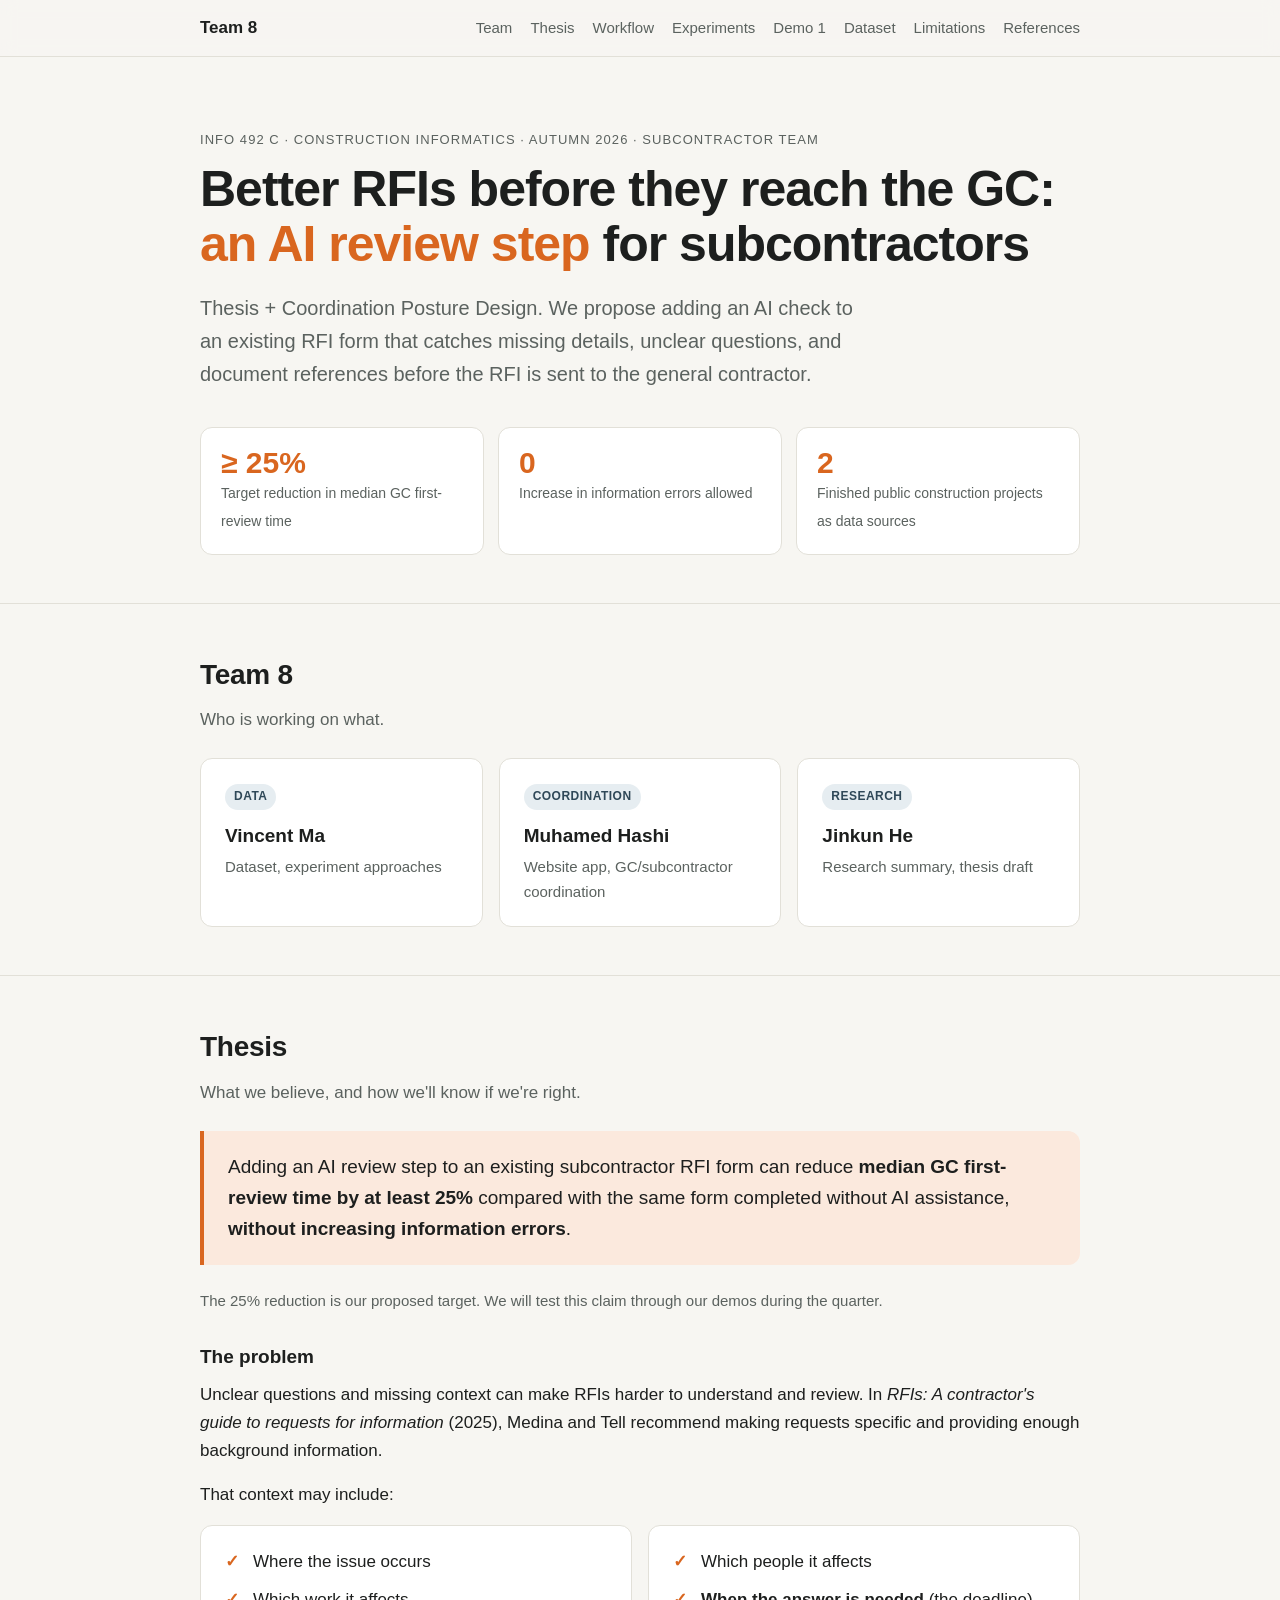
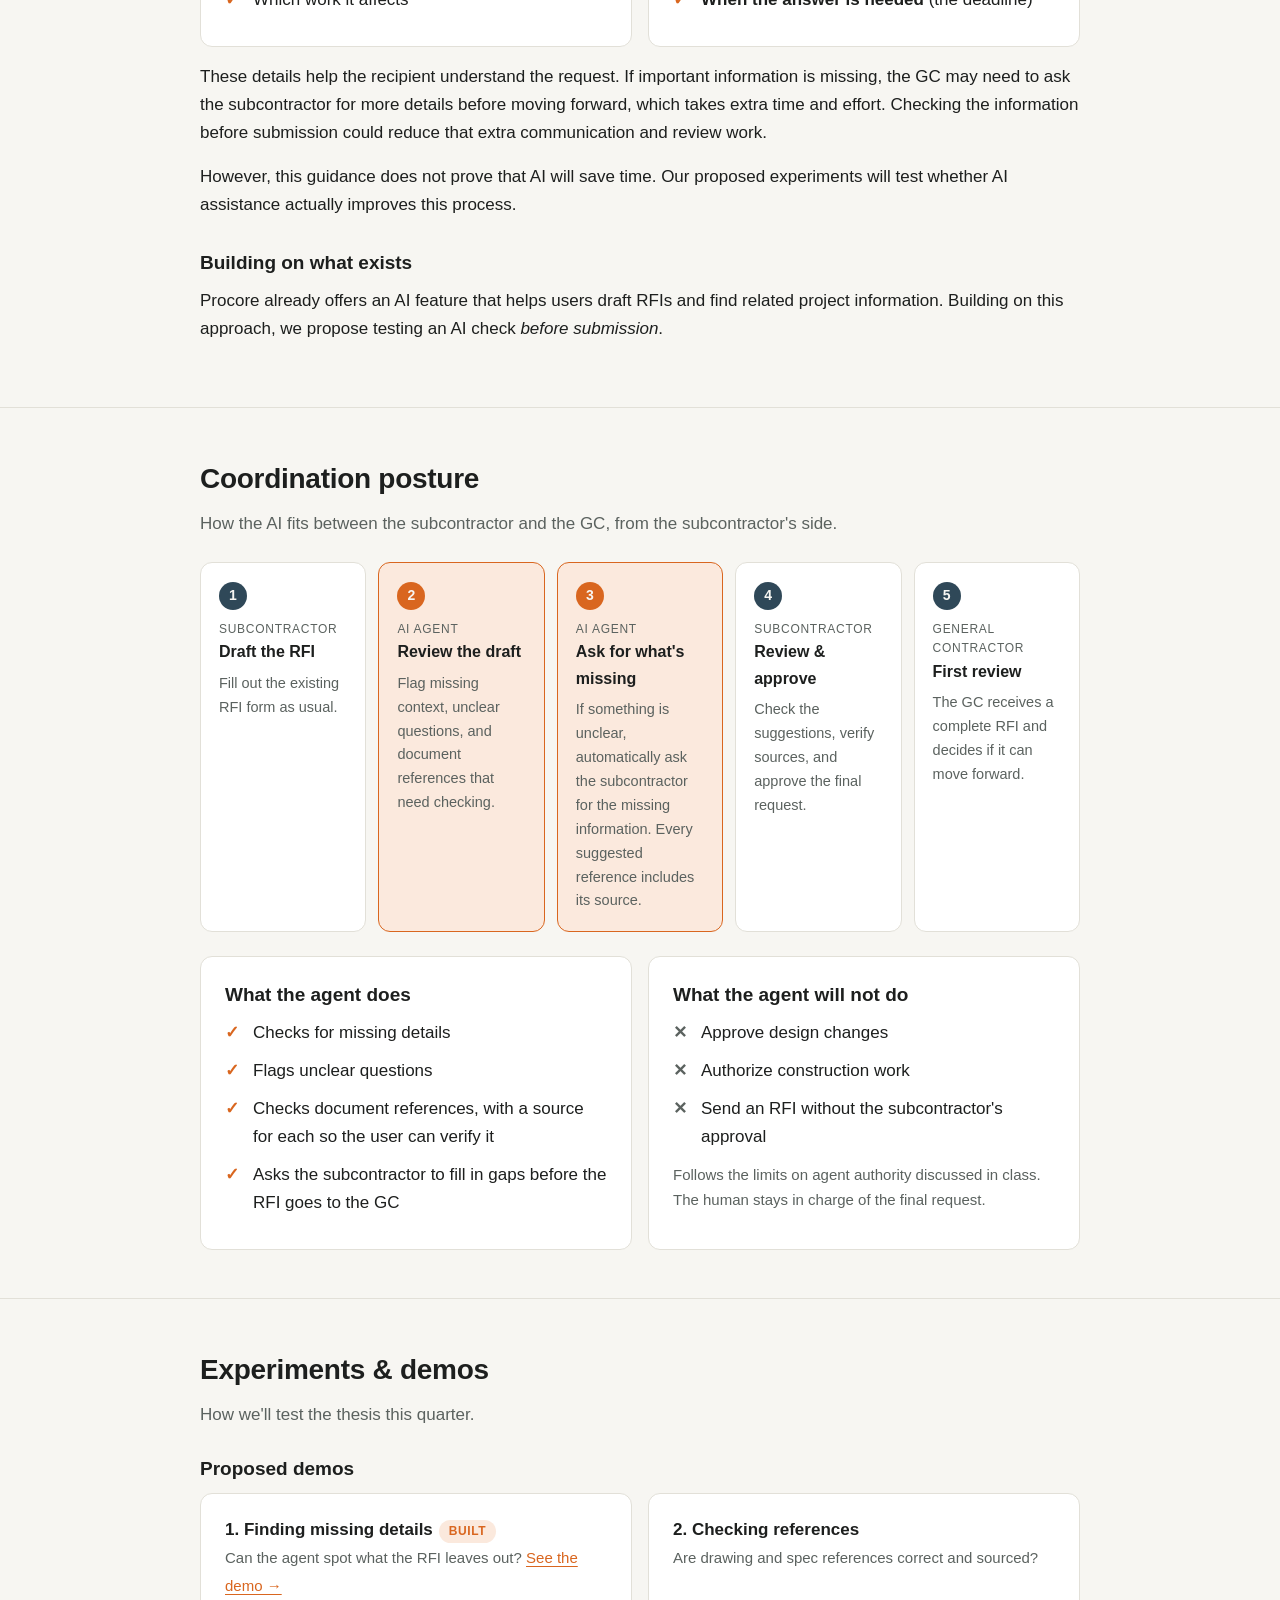
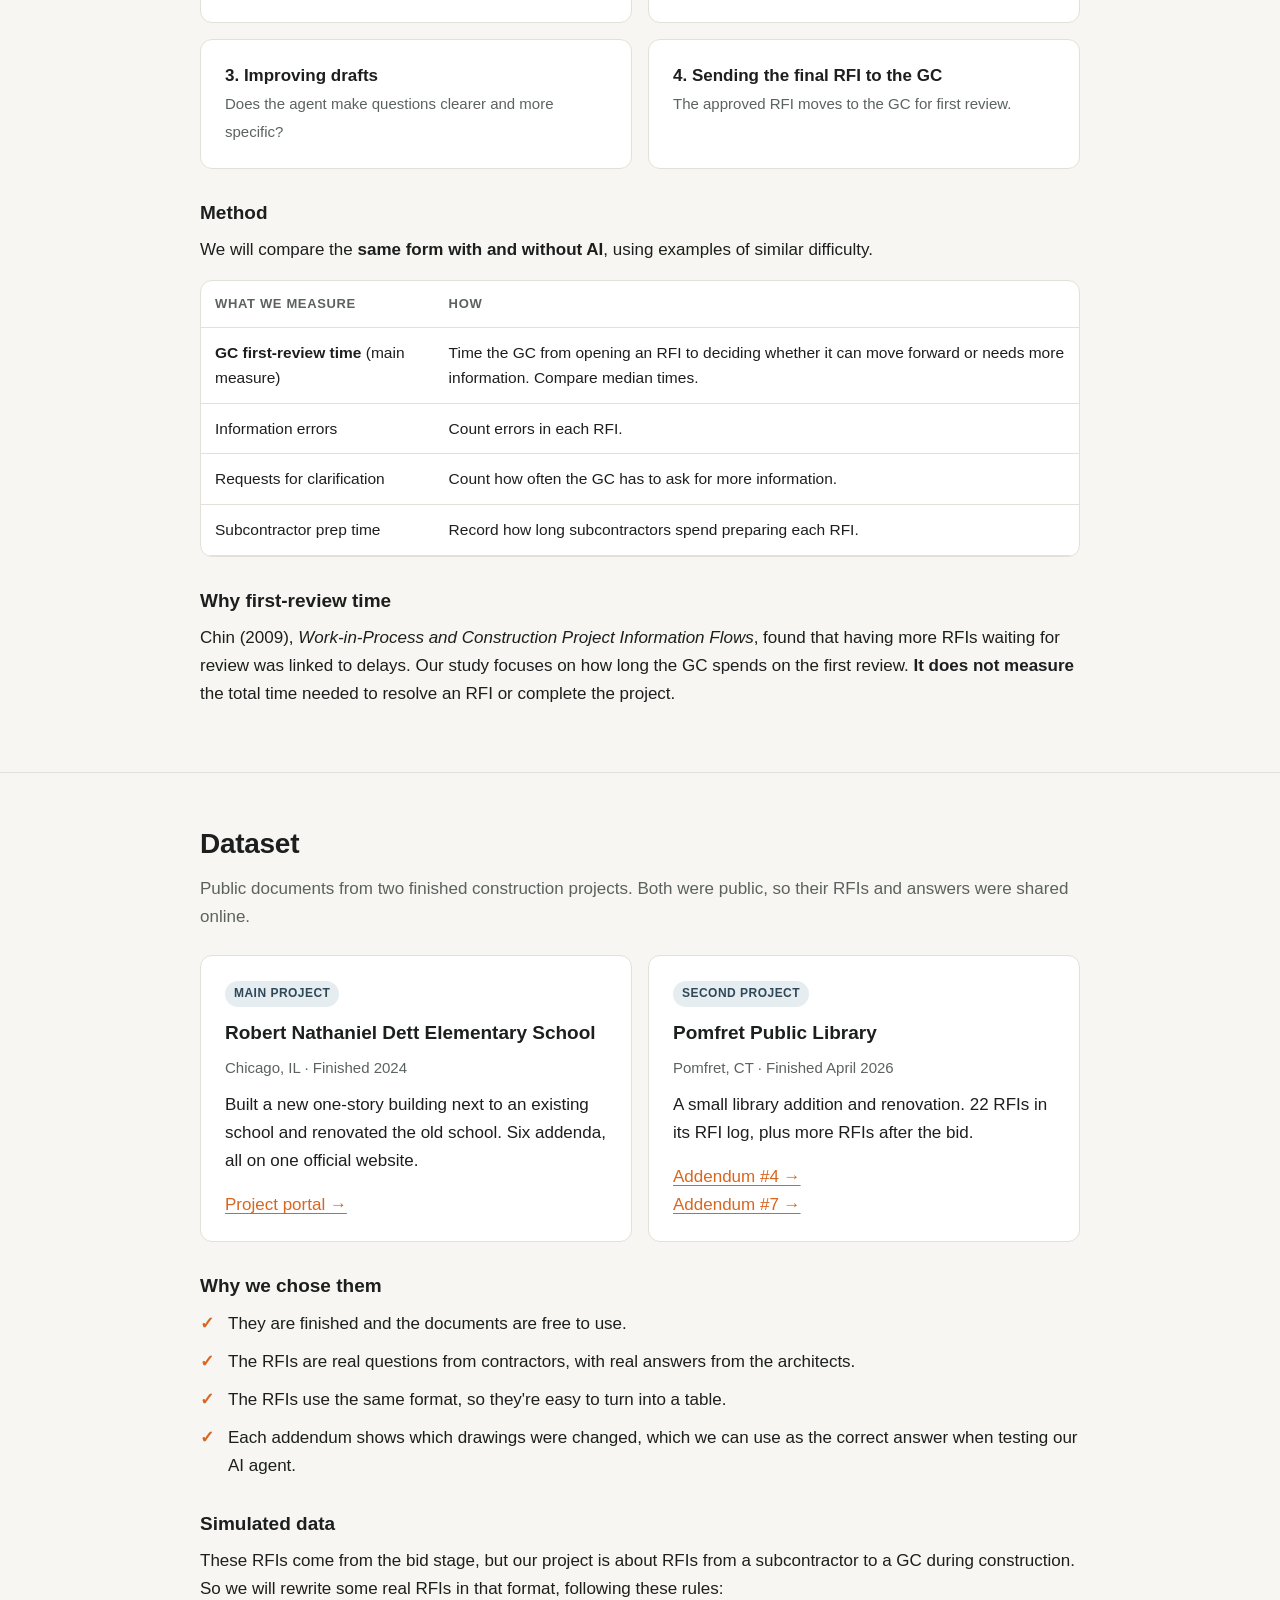
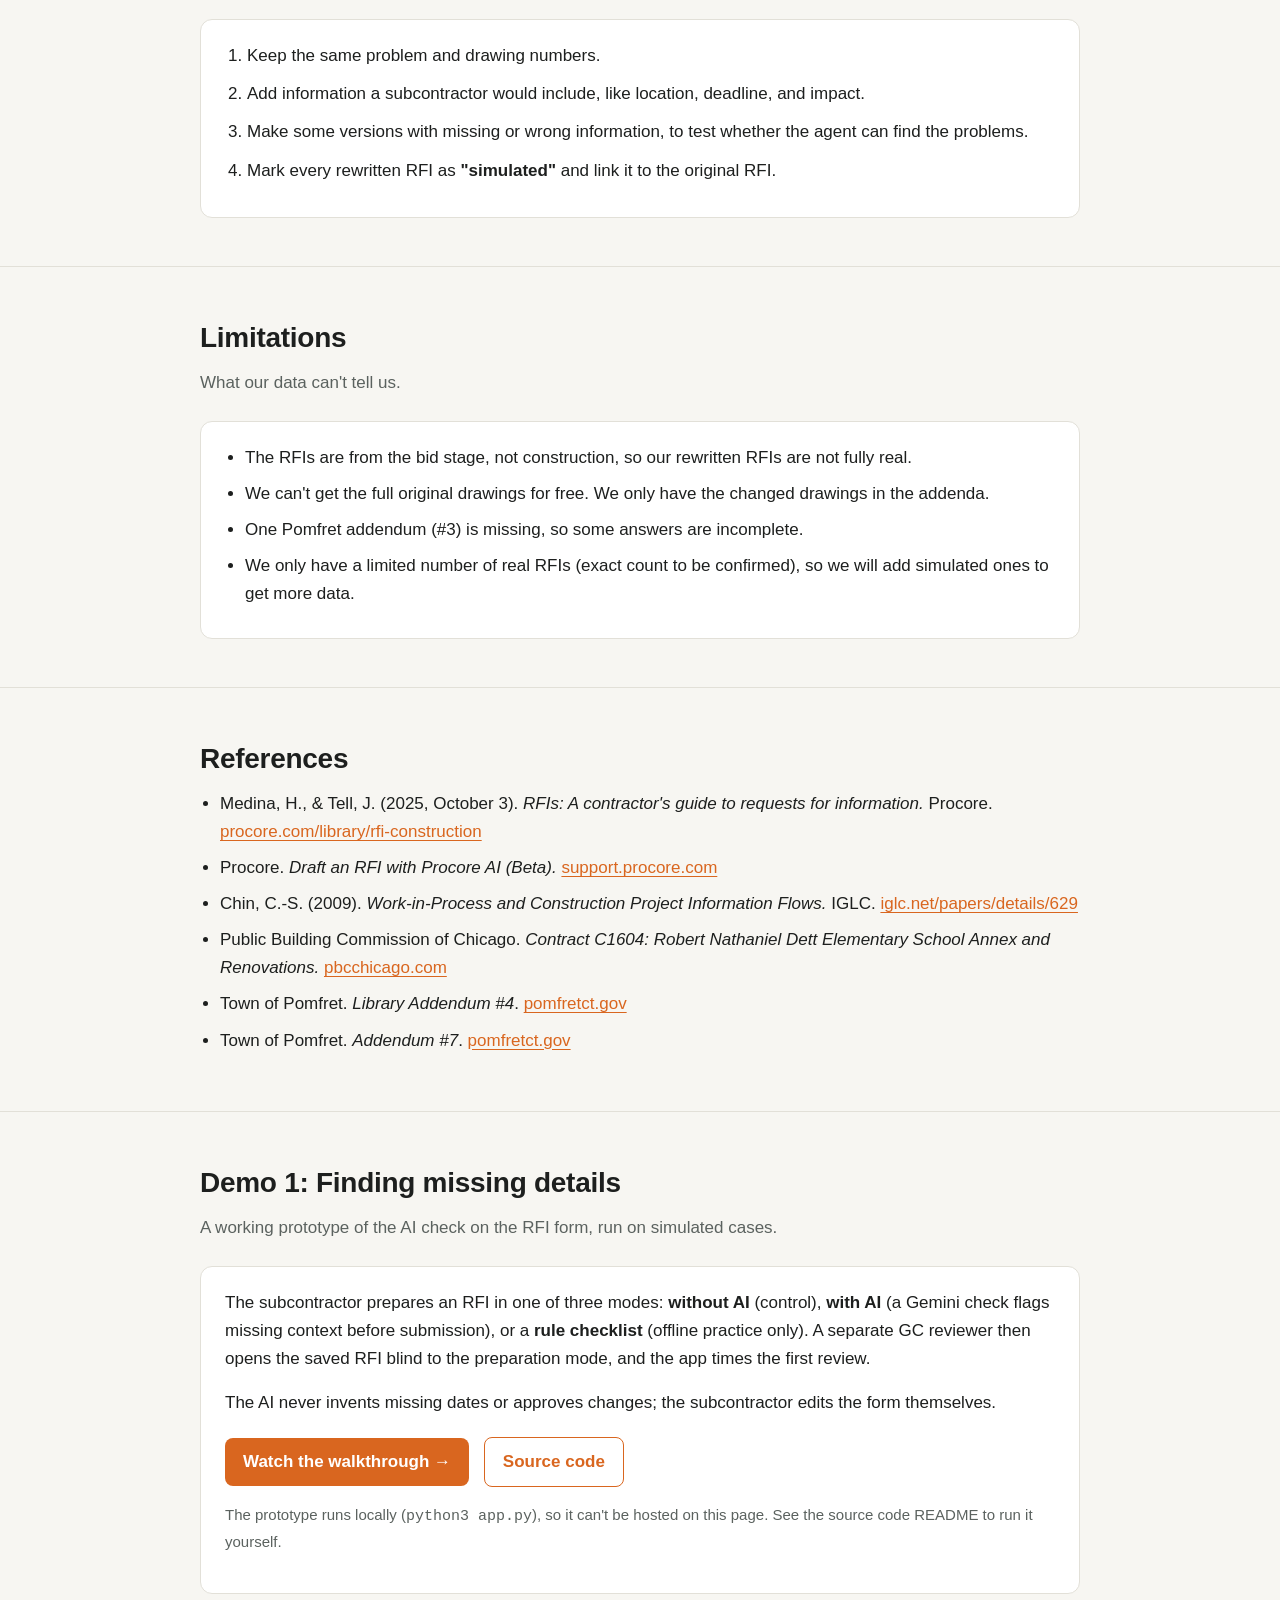
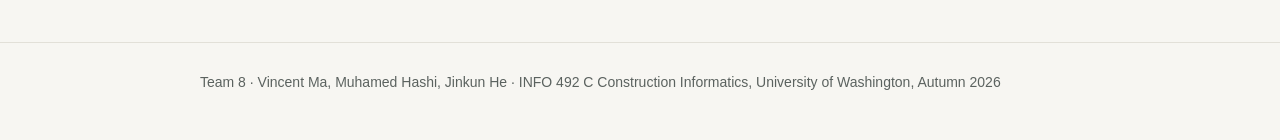
==== index.html @ 0633ab2b "Add website with Demo 1 link" ====
<!doctype html>
<html lang="en">
<head>
<meta charset="utf-8">
<meta name="viewport" content="width=device-width, initial-scale=1">
<title>Team 8 · AI-Checked RFIs</title>
<meta name="description" content="INFO 492 C Team 8 — Thesis and Coordination Posture Design: an AI review step for subcontractor RFIs.">
<style>
  :root {
    --bg: #f7f6f2;
    --surface: #ffffff;
    --ink: #1d1f1e;
    --muted: #5b625f;
    --line: #e2e0d8;
    --accent: #d9661f;       /* safety orange */
    --accent-soft: #fbe9dd;
    --steel: #2f4858;
    --steel-soft: #e6edf1;
    --radius: 12px;
  }
  @media (prefers-color-scheme: dark) {
    :root {
      --bg: #141716;
      --surface: #1c201f;
      --ink: #ecebe6;
      --muted: #a3aaa6;
      --line: #2e3432;
      --accent: #f08a4b;
      --accent-soft: #3a261a;
      --steel: #9fc0d3;
      --steel-soft: #1f2b32;
    }
  }
  * { box-sizing: border-box; }
  html { scroll-behavior: smooth; }
  body {
    margin: 0;
    background: var(--bg);
    color: var(--ink);
    font: 17px/1.65 -apple-system, BlinkMacSystemFont, "Segoe UI", Roboto, Helvetica, Arial, sans-serif;
  }
  a { color: var(--accent); text-underline-offset: 3px; overflow-wrap: anywhere; }
  .wrap { max-width: 920px; margin: 0 auto; padding: 0 20px; }

  /* Nav */
  nav {
    position: sticky; top: 0; z-index: 10;
    background: color-mix(in srgb, var(--bg) 90%, transparent);
    backdrop-filter: blur(8px);
    border-bottom: 1px solid var(--line);
  }
  nav .wrap { display: flex; gap: 18px; align-items: center; height: 56px; overflow-x: auto; white-space: nowrap; }
  nav .brand { font-weight: 700; color: var(--ink); text-decoration: none; margin-right: auto; }
  nav a.link { color: var(--muted); text-decoration: none; font-size: 15px; }
  nav a.link:hover { color: var(--ink); }

  /* Hero */
  header.hero { padding: 72px 0 48px; }
  .eyebrow { font-size: 13px; letter-spacing: .08em; text-transform: uppercase; color: var(--muted); margin: 0 0 12px; }
  h1 { font-size: clamp(32px, 5.5vw, 50px); line-height: 1.1; margin: 0 0 20px; letter-spacing: -0.02em; }
  h1 span { color: var(--accent); }
  .lede { font-size: 20px; color: var(--muted); max-width: 680px; margin: 0; }
  .stat-row { display: grid; grid-template-columns: repeat(auto-fit, minmax(200px, 1fr)); gap: 14px; margin-top: 36px; }
  .stat { background: var(--surface); border: 1px solid var(--line); border-radius: var(--radius); padding: 18px 20px; }
  .stat b { display: block; font-size: 30px; line-height: 1.1; color: var(--accent); }
  .stat small { color: var(--muted); font-size: 14px; }

  /* Sections */
  section { padding: 48px 0; border-top: 1px solid var(--line); }
  h2 { font-size: 28px; margin: 0 0 8px; letter-spacing: -0.01em; }
  h3 { font-size: 19px; margin: 28px 0 8px; }
  .sub { color: var(--muted); margin: 0 0 24px; }
  p { margin: 0 0 16px; }

  .card { background: var(--surface); border: 1px solid var(--line); border-radius: var(--radius); padding: 22px 24px; }
  .grid-2 { display: grid; grid-template-columns: repeat(auto-fit, minmax(320px, 1fr)); gap: 16px; }
  @media (max-width: 420px) { .grid-2 { grid-template-columns: 1fr; } }
  .grid-3 { display: grid; grid-template-columns: repeat(auto-fit, minmax(220px, 1fr)); gap: 16px; }

  .thesis {
    background: var(--accent-soft);
    border-left: 4px solid var(--accent);
    border-radius: 0 var(--radius) var(--radius) 0;
    padding: 20px 24px; font-size: 19px; margin: 0 0 24px;
  }

  /* Team */
  .member h3 { margin: 0 0 4px; }
  .member p { margin: 0; color: var(--muted); font-size: 15px; }
  .tag { display: inline-block; font-size: 12px; font-weight: 600; letter-spacing: .04em; text-transform: uppercase;
         background: var(--steel-soft); color: var(--steel); padding: 3px 9px; border-radius: 999px; margin-bottom: 10px; }

  /* Workflow */
  .flow { display: grid; grid-template-columns: repeat(auto-fit, minmax(160px, 1fr)); gap: 12px; counter-reset: step; }
  .step { background: var(--surface); border: 1px solid var(--line); border-radius: var(--radius); padding: 18px; position: relative; }
  .step::before { counter-increment: step; content: counter(step);
    display: inline-grid; place-items: center; width: 28px; height: 28px; border-radius: 50%;
    background: var(--steel); color: var(--bg); font-weight: 700; font-size: 14px; margin-bottom: 10px; }
  .step.ai { border-color: var(--accent); background: var(--accent-soft); }
  .step.ai::before { background: var(--accent); }
  .step h4 { margin: 0 0 6px; font-size: 16px; }
  .step p { margin: 0; font-size: 14.5px; color: var(--muted); }
  .who { font-size: 12px; text-transform: uppercase; letter-spacing: .06em; color: var(--muted); }

  ul.clean { padding-left: 20px; margin: 0; }
  ul.clean li { margin-bottom: 8px; }
  .checks { list-style: none; padding: 0; margin: 0; }
  .checks li { padding-left: 28px; position: relative; margin-bottom: 10px; }
  .checks li::before { content: "✓"; position: absolute; left: 0; color: var(--accent); font-weight: 700; }
  .nos li::before { content: "✕"; color: var(--muted); }

  table { width: 100%; border-collapse: collapse; font-size: 15.5px; }
  th, td { text-align: left; padding: 12px 14px; border-bottom: 1px solid var(--line); vertical-align: top; }
  th { font-size: 13px; text-transform: uppercase; letter-spacing: .05em; color: var(--muted); font-weight: 600; }
  .table-wrap { overflow-x: auto; background: var(--surface); border: 1px solid var(--line); border-radius: var(--radius); }

  ol.rules { padding-left: 22px; margin: 0; }
  ol.rules li { margin-bottom: 10px; }

  .note { font-size: 15px; color: var(--muted); }
  .refs li { margin-bottom: 14px; }

  .btn { display: inline-block; background: var(--accent); color: #fff; font-weight: 600; text-decoration: none; padding: 10px 18px; border-radius: 8px; margin: 4px 10px 4px 0; }
  .btn.ghost { background: transparent; color: var(--accent); border: 1px solid var(--accent); }
  .badge { display: inline-block; font-size: 12px; font-weight: 700; letter-spacing: .05em; text-transform: uppercase; color: var(--accent); background: var(--accent-soft); border-radius: 999px; padding: 2px 10px; margin-left: 6px; }

  footer { border-top: 1px solid var(--line); padding: 28px 0 48px; color: var(--muted); font-size: 14px; }
</style>
</head>
<body>

<nav>
  <div class="wrap">
    <a class="brand" href="#top">Team 8</a>
    <a class="link" href="#team">Team</a>
    <a class="link" href="#thesis">Thesis</a>
    <a class="link" href="#workflow">Workflow</a>
    <a class="link" href="#experiments">Experiments</a>
    <a class="link" href="#demo1">Demo 1</a>
    <a class="link" href="#dataset">Dataset</a>
    <a class="link" href="#limitations">Limitations</a>
    <a class="link" href="#references">References</a>
  </div>
</nav>

<header class="hero" id="top">
  <div class="wrap">
    <p class="eyebrow">INFO 492 C · Construction Informatics · Autumn 2026 · Subcontractor team</p>
    <h1>Better RFIs before they reach the GC: <span>an AI review step</span> for subcontractors</h1>
    <p class="lede">Thesis + Coordination Posture Design. We propose adding an AI check to an existing RFI form that catches missing details, unclear questions, and document references before the RFI is sent to the general contractor.</p>
    <div class="stat-row">
      <div class="stat"><b>≥ 25%</b><small>Target reduction in median GC first-review time</small></div>
      <div class="stat"><b>0</b><small>Increase in information errors allowed</small></div>
      <div class="stat"><b>2</b><small>Finished public construction projects as data sources</small></div>
    </div>
  </div>
</header>

<main>

<section id="team">
  <div class="wrap">
    <h2>Team 8</h2>
    <p class="sub">Who is working on what.</p>
    <div class="grid-3">
      <div class="card member">
        <span class="tag">Data</span>
        <h3>Vincent Ma</h3>
        <p>Dataset, experiment approaches</p>
      </div>
      <div class="card member">
        <span class="tag">Coordination</span>
        <h3>Muhamed Hashi</h3>
        <p>Website app, GC/subcontractor coordination</p>
      </div>
      <div class="card member">
        <span class="tag">Research</span>
        <h3>Jinkun He</h3>
        <p>Research summary, thesis draft</p>
      </div>
    </div>
  </div>
</section>

<section id="thesis">
  <div class="wrap">
    <h2>Thesis</h2>
    <p class="sub">What we believe, and how we'll know if we're right.</p>

    <div class="thesis">
      Adding an AI review step to an existing subcontractor RFI form can reduce <strong>median GC first-review time by at least 25%</strong> compared with the same form completed without AI assistance, <strong>without increasing information errors</strong>.
    </div>
    <p class="note">The 25% reduction is our proposed target. We will test this claim through our demos during the quarter.</p>

    <h3>The problem</h3>
    <p>Unclear questions and missing context can make RFIs harder to understand and review. In <em>RFIs: A contractor's guide to requests for information</em> (2025), Medina and Tell recommend making requests specific and providing enough background information.</p>
    <p>That context may include:</p>
    <div class="grid-2" style="margin-bottom:16px">
      <div class="card">
        <ul class="checks">
          <li>Where the issue occurs</li>
          <li>Which work it affects</li>
        </ul>
      </div>
      <div class="card">
        <ul class="checks">
          <li>Which people it affects</li>
          <li><strong>When the answer is needed</strong> (the deadline)</li>
        </ul>
      </div>
    </div>
    <p>These details help the recipient understand the request. If important information is missing, the GC may need to ask the subcontractor for more details before moving forward, which takes extra time and effort. Checking the information before submission could reduce that extra communication and review work.</p>
    <p>However, this guidance does not prove that AI will save time. Our proposed experiments will test whether AI assistance actually improves this process.</p>

    <h3>Building on what exists</h3>
    <p>Procore already offers an AI feature that helps users draft RFIs and find related project information. Building on this approach, we propose testing an AI check <em>before submission</em>.</p>
  </div>
</section>

<section id="workflow">
  <div class="wrap">
    <h2>Coordination posture</h2>
    <p class="sub">How the AI fits between the subcontractor and the GC, from the subcontractor's side.</p>

    <div class="flow">
      <div class="step">
        <div class="who">Subcontractor</div>
        <h4>Draft the RFI</h4>
        <p>Fill out the existing RFI form as usual.</p>
      </div>
      <div class="step ai">
        <div class="who">AI agent</div>
        <h4>Review the draft</h4>
        <p>Flag missing context, unclear questions, and document references that need checking.</p>
      </div>
      <div class="step ai">
        <div class="who">AI agent</div>
        <h4>Ask for what's missing</h4>
        <p>If something is unclear, automatically ask the subcontractor for the missing information. Every suggested reference includes its source.</p>
      </div>
      <div class="step">
        <div class="who">Subcontractor</div>
        <h4>Review &amp; approve</h4>
        <p>Check the suggestions, verify sources, and approve the final request.</p>
      </div>
      <div class="step">
        <div class="who">General contractor</div>
        <h4>First review</h4>
        <p>The GC receives a complete RFI and decides if it can move forward.</p>
      </div>
    </div>

    <div class="grid-2" style="margin-top:24px">
      <div class="card">
        <h3 style="margin-top:0">What the agent does</h3>
        <ul class="checks">
          <li>Checks for missing details</li>
          <li>Flags unclear questions</li>
          <li>Checks document references, with a source for each so the user can verify it</li>
          <li>Asks the subcontractor to fill in gaps before the RFI goes to the GC</li>
        </ul>
      </div>
      <div class="card">
        <h3 style="margin-top:0">What the agent will not do</h3>
        <ul class="checks nos">
          <li>Approve design changes</li>
          <li>Authorize construction work</li>
          <li>Send an RFI without the subcontractor's approval</li>
        </ul>
        <p class="note" style="margin:12px 0 0">Follows the limits on agent authority discussed in class. The human stays in charge of the final request.</p>
      </div>
    </div>
  </div>
</section>

<section id="experiments">
  <div class="wrap">
    <h2>Experiments &amp; demos</h2>
    <p class="sub">How we'll test the thesis this quarter.</p>

    <h3 style="margin-top:0">Proposed demos</h3>
    <div class="grid-2" style="margin-bottom:24px">
      <div class="card"><strong>1. Finding missing details</strong><span class="badge">Built</span><br><span class="note">Can the agent spot what the RFI leaves out? <a href="#demo1">See the demo →</a></span></div>
      <div class="card"><strong>2. Checking references</strong><br><span class="note">Are drawing and spec references correct and sourced?</span></div>
      <div class="card"><strong>3. Improving drafts</strong><br><span class="note">Does the agent make questions clearer and more specific?</span></div>
      <div class="card"><strong>4. Sending the final RFI to the GC</strong><br><span class="note">The approved RFI moves to the GC for first review.</span></div>
    </div>

    <h3>Method</h3>
    <p>We will compare the <strong>same form with and without AI</strong>, using examples of similar difficulty.</p>
    <div class="table-wrap">
      <table>
        <thead><tr><th>What we measure</th><th>How</th></tr></thead>
        <tbody>
          <tr><td><strong>GC first-review time</strong> (main measure)</td><td>Time the GC from opening an RFI to deciding whether it can move forward or needs more information. Compare median times.</td></tr>
          <tr><td>Information errors</td><td>Count errors in each RFI.</td></tr>
          <tr><td>Requests for clarification</td><td>Count how often the GC has to ask for more information.</td></tr>
          <tr><td>Subcontractor prep time</td><td>Record how long subcontractors spend preparing each RFI.</td></tr>
        </tbody>
      </table>
    </div>

    <h3>Why first-review time</h3>
    <p>Chin (2009), <em>Work-in-Process and Construction Project Information Flows</em>, found that having more RFIs waiting for review was linked to delays. Our study focuses on how long the GC spends on the first review. <strong>It does not measure</strong> the total time needed to resolve an RFI or complete the project.</p>
  </div>
</section>

<section id="dataset">
  <div class="wrap">
    <h2>Dataset</h2>
    <p class="sub">Public documents from two finished construction projects. Both were public, so their RFIs and answers were shared online.</p>

    <div class="grid-2">
      <div class="card">
        <span class="tag">Main project</span>
        <h3 style="margin-top:0">Robert Nathaniel Dett Elementary School</h3>
        <p class="note" style="margin-bottom:10px">Chicago, IL · Finished 2024</p>
        <p>Built a new one-story building next to an existing school and renovated the old school. Six addenda, all on one official website.</p>
        <a href="https://pbcchicago.com/opportunities/advertisement-for-bids-contract-c1604-robert-nathaniel-dett-elementary-school-annex-and-renovations/" target="_blank" rel="noopener">Project portal →</a>
      </div>
      <div class="card">
        <span class="tag">Second project</span>
        <h3 style="margin-top:0">Pomfret Public Library</h3>
        <p class="note" style="margin-bottom:10px">Pomfret, CT · Finished April 2026</p>
        <p>A small library addition and renovation. 22 RFIs in its RFI log, plus more RFIs after the bid.</p>
        <a href="https://www.pomfretct.gov/board-of-selectmen/files/addendum-4-library" target="_blank" rel="noopener">Addendum #4 →</a><br>
        <a href="https://www.pomfretct.gov/first-selectmans-office/files/addendum-7" target="_blank" rel="noopener">Addendum #7 →</a>
      </div>
    </div>

    <h3>Why we chose them</h3>
    <ul class="checks">
      <li>They are finished and the documents are free to use.</li>
      <li>The RFIs are real questions from contractors, with real answers from the architects.</li>
      <li>The RFIs use the same format, so they're easy to turn into a table.</li>
      <li>Each addendum shows which drawings were changed, which we can use as the correct answer when testing our AI agent.</li>
    </ul>

    <h3>Simulated data</h3>
    <p>These RFIs come from the bid stage, but our project is about RFIs from a subcontractor to a GC during construction. So we will rewrite some real RFIs in that format, following these rules:</p>
    <div class="card">
      <ol class="rules">
        <li>Keep the same problem and drawing numbers.</li>
        <li>Add information a subcontractor would include, like location, deadline, and impact.</li>
        <li>Make some versions with missing or wrong information, to test whether the agent can find the problems.</li>
        <li>Mark every rewritten RFI as <strong>"simulated"</strong> and link it to the original RFI.</li>
      </ol>
    </div>
  </div>
</section>

<section id="limitations">
  <div class="wrap">
    <h2>Limitations</h2>
    <p class="sub">What our data can't tell us.</p>
    <div class="card">
      <ul class="clean">
        <li>The RFIs are from the bid stage, not construction, so our rewritten RFIs are not fully real.</li>
        <li>We can't get the full original drawings for free. We only have the changed drawings in the addenda.</li>
        <li>One Pomfret addendum (#3) is missing, so some answers are incomplete.</li>
        <li>We only have a limited number of real RFIs (exact count to be confirmed), so we will add simulated ones to get more data.</li>
      </ul>
    </div>
  </div>
</section>

<section id="references">
  <div class="wrap">
    <h2>References</h2>
    <ul class="clean refs">
      <li>Medina, H., &amp; Tell, J. (2025, October 3). <em>RFIs: A contractor's guide to requests for information.</em> Procore. <a href="https://www.procore.com/library/rfi-construction" target="_blank" rel="noopener">procore.com/library/rfi-construction</a></li>
      <li>Procore. <em>Draft an RFI with Procore AI (Beta).</em> <a href="https://support.procore.com/products/online/user-guide/project-level/rfi/tutorials/draft-an-rfi-with-assist" target="_blank" rel="noopener">support.procore.com</a></li>
      <li>Chin, C.-S. (2009). <em>Work-in-Process and Construction Project Information Flows.</em> IGLC. <a href="https://www.iglc.net/papers/details/629" target="_blank" rel="noopener">iglc.net/papers/details/629</a></li>
      <li>Public Building Commission of Chicago. <em>Contract C1604: Robert Nathaniel Dett Elementary School Annex and Renovations.</em> <a href="https://pbcchicago.com/opportunities/advertisement-for-bids-contract-c1604-robert-nathaniel-dett-elementary-school-annex-and-renovations/" target="_blank" rel="noopener">pbcchicago.com</a></li>
      <li>Town of Pomfret. <em>Library Addendum #4</em>. <a href="https://www.pomfretct.gov/board-of-selectmen/files/addendum-4-library" target="_blank" rel="noopener">pomfretct.gov</a></li>
      <li>Town of Pomfret. <em>Addendum #7</em>. <a href="https://www.pomfretct.gov/first-selectmans-office/files/addendum-7" target="_blank" rel="noopener">pomfretct.gov</a></li>
    </ul>
  </div>
</section>

<section id="demo1">
  <div class="wrap">
    <h2>Demo 1: Finding missing details</h2>
    <p class="sub">A working prototype of the AI check on the RFI form, run on simulated cases.</p>
    <div class="card">
      <p>The subcontractor prepares an RFI in one of three modes: <strong>without AI</strong> (control), <strong>with AI</strong> (a Gemini check flags missing context before submission), or a <strong>rule checklist</strong> (offline practice only). A separate GC reviewer then opens the saved RFI blind to the preparation mode, and the app times the first review.</p>
      <p>The AI never invents missing dates or approves changes; the subcontractor edits the form themselves.</p>
      <!-- TODO: replace the href below with the walkthrough video link -->
      <a class="btn" href="https://REPLACE-WITH-WALKTHROUGH-VIDEO-LINK" target="_blank" rel="noopener">Watch the walkthrough →</a>
      <a class="btn ghost" href="https://github.com/muhamed-hashi/INFO492-Team-8/tree/main/team8-demo1" target="_blank" rel="noopener">Source code</a>
      <p class="note" style="margin-top:12px">The prototype runs locally (<code>python3 app.py</code>), so it can't be hosted on this page. See the source code README to run it yourself.</p>
    </div>
  </div>
</section>

</main>

<footer>
  <div class="wrap">
    Team 8 · Vincent Ma, Muhamed Hashi, Jinkun He · INFO 492 C Construction Informatics, University of Washington, Autumn 2026
  </div>
</footer>

</body>
</html>
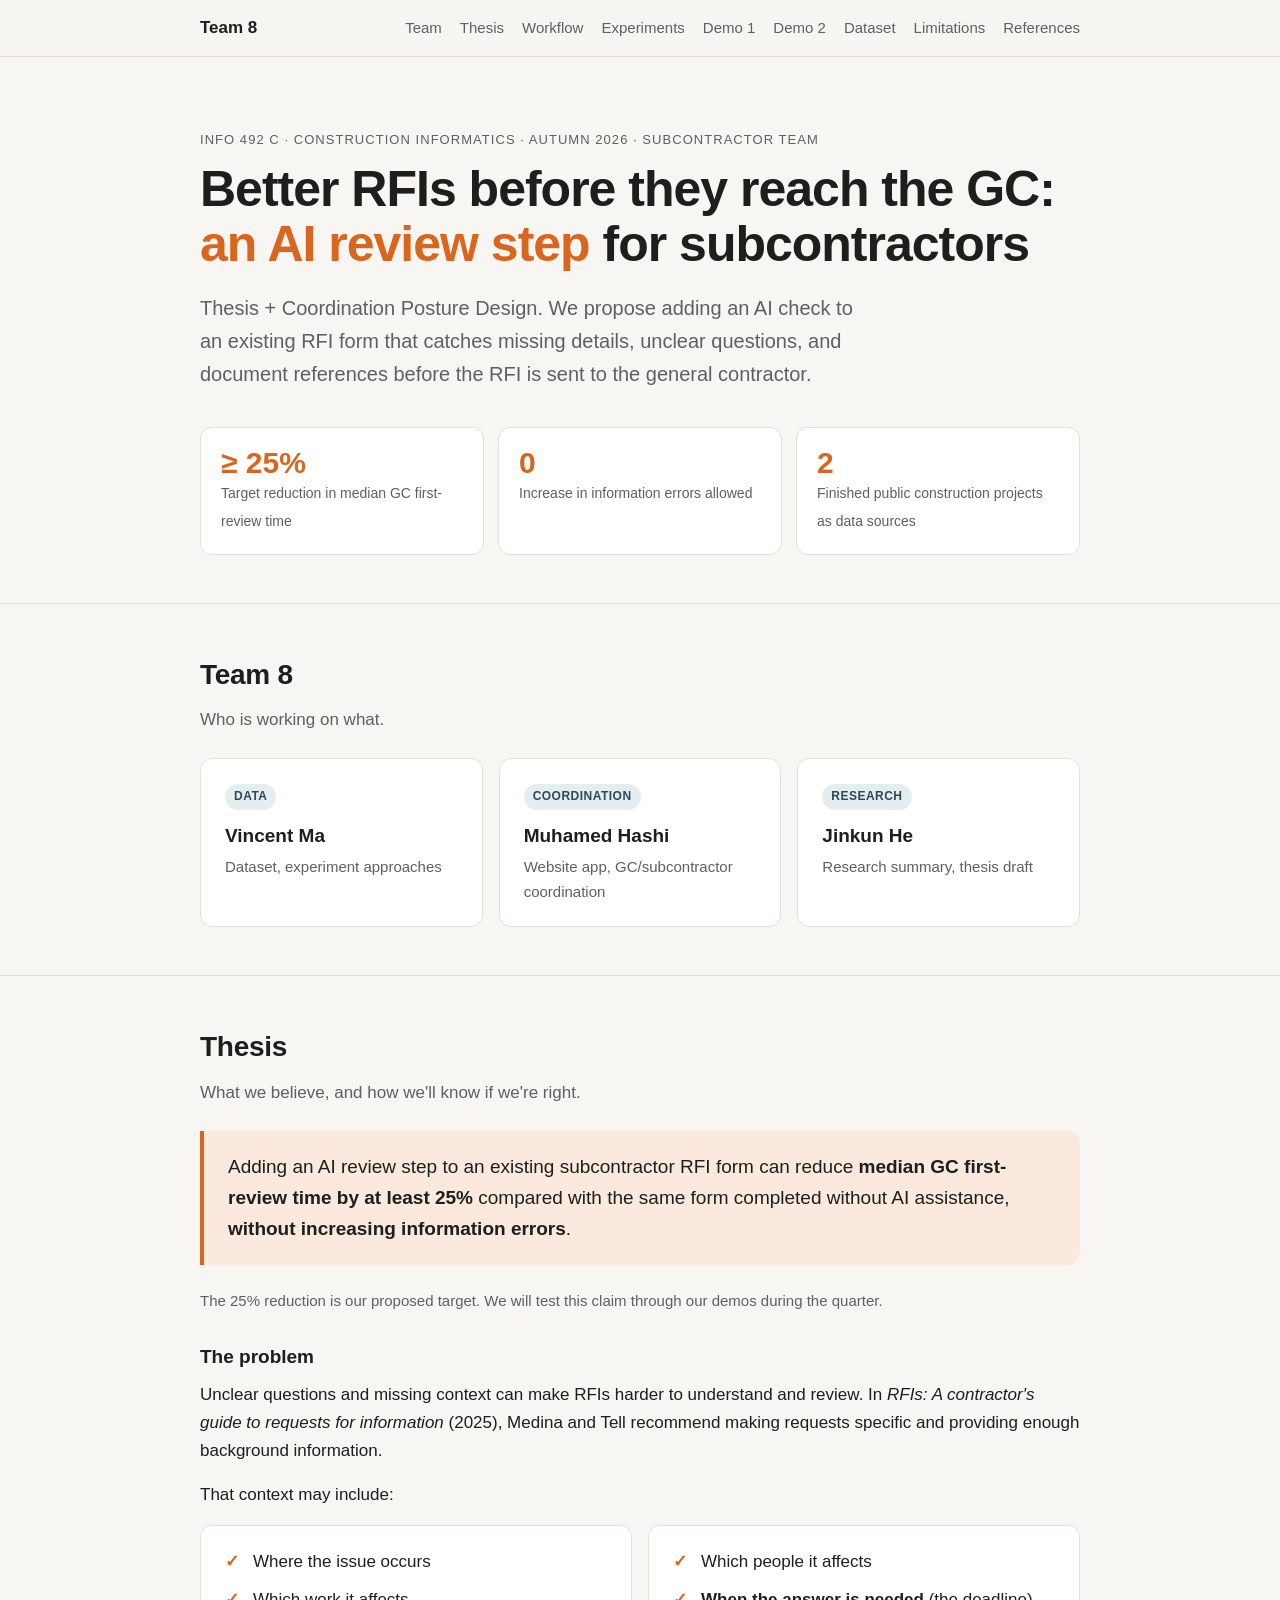
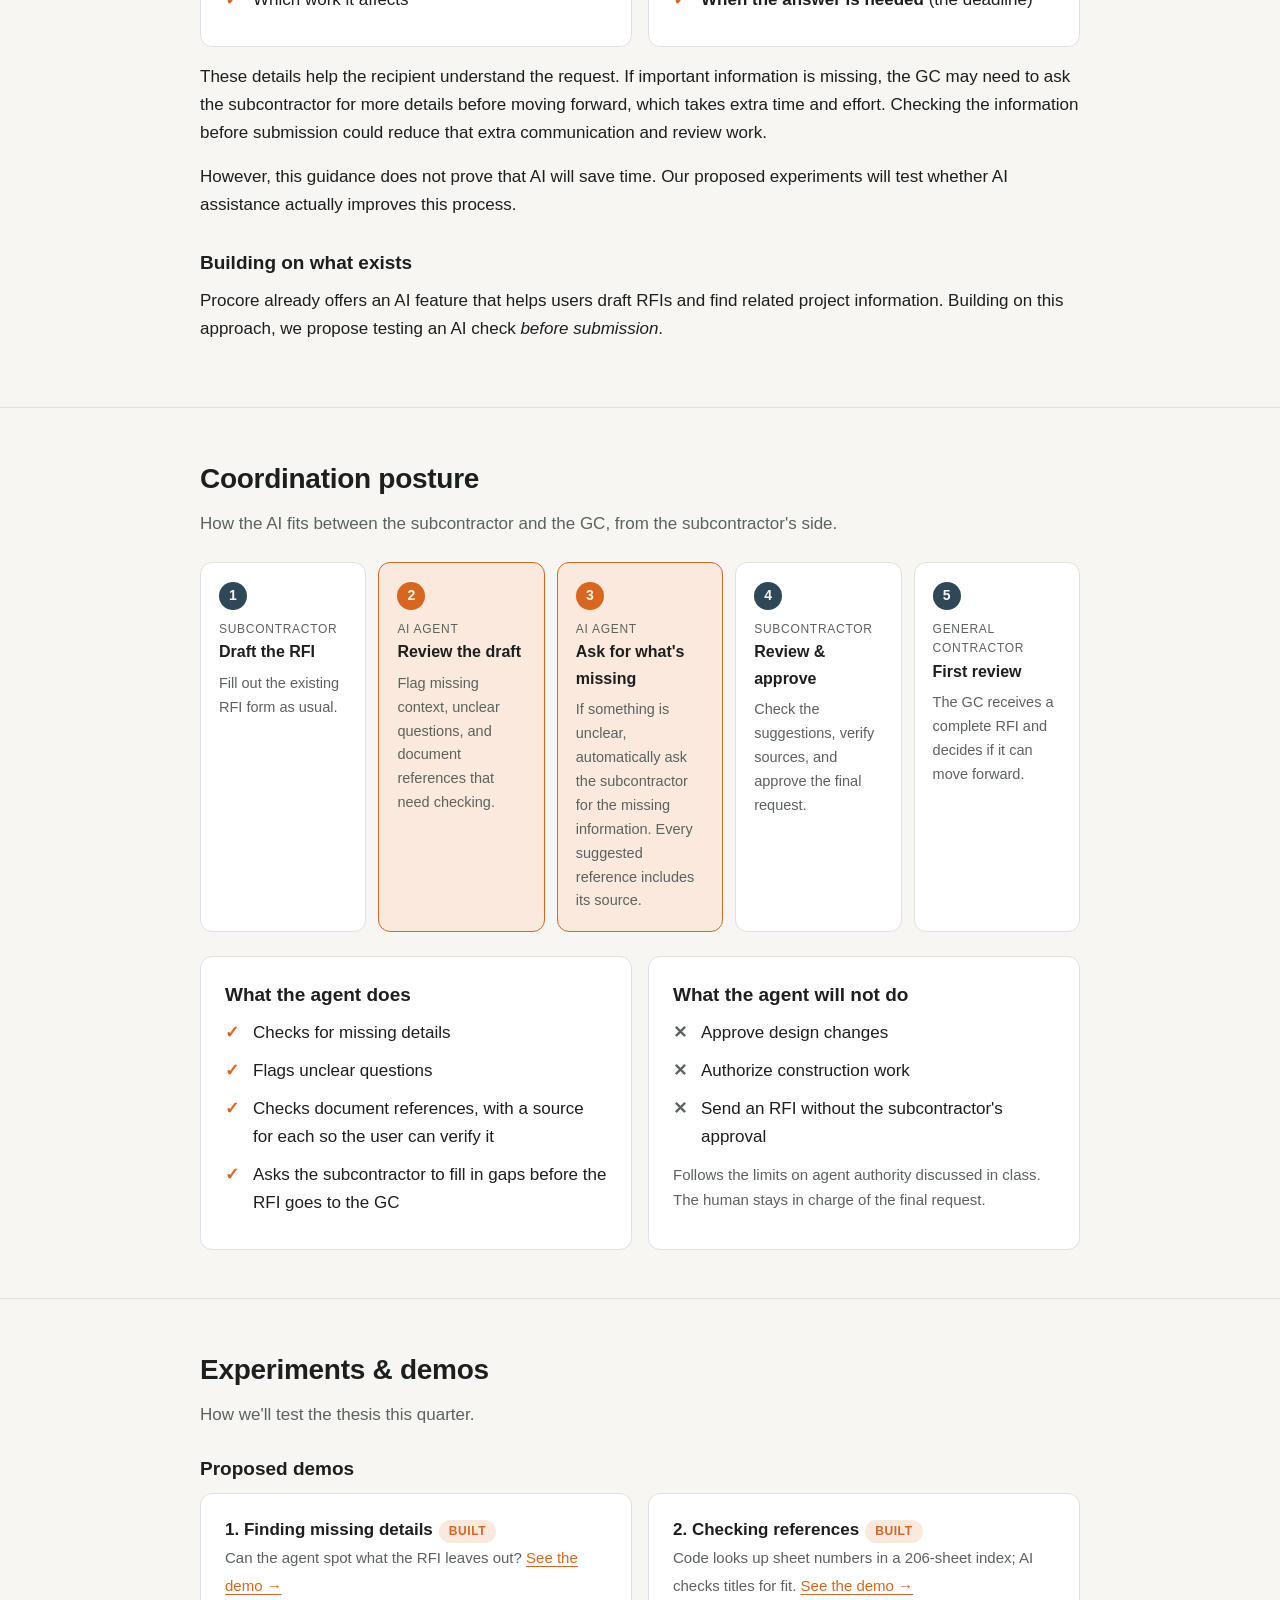
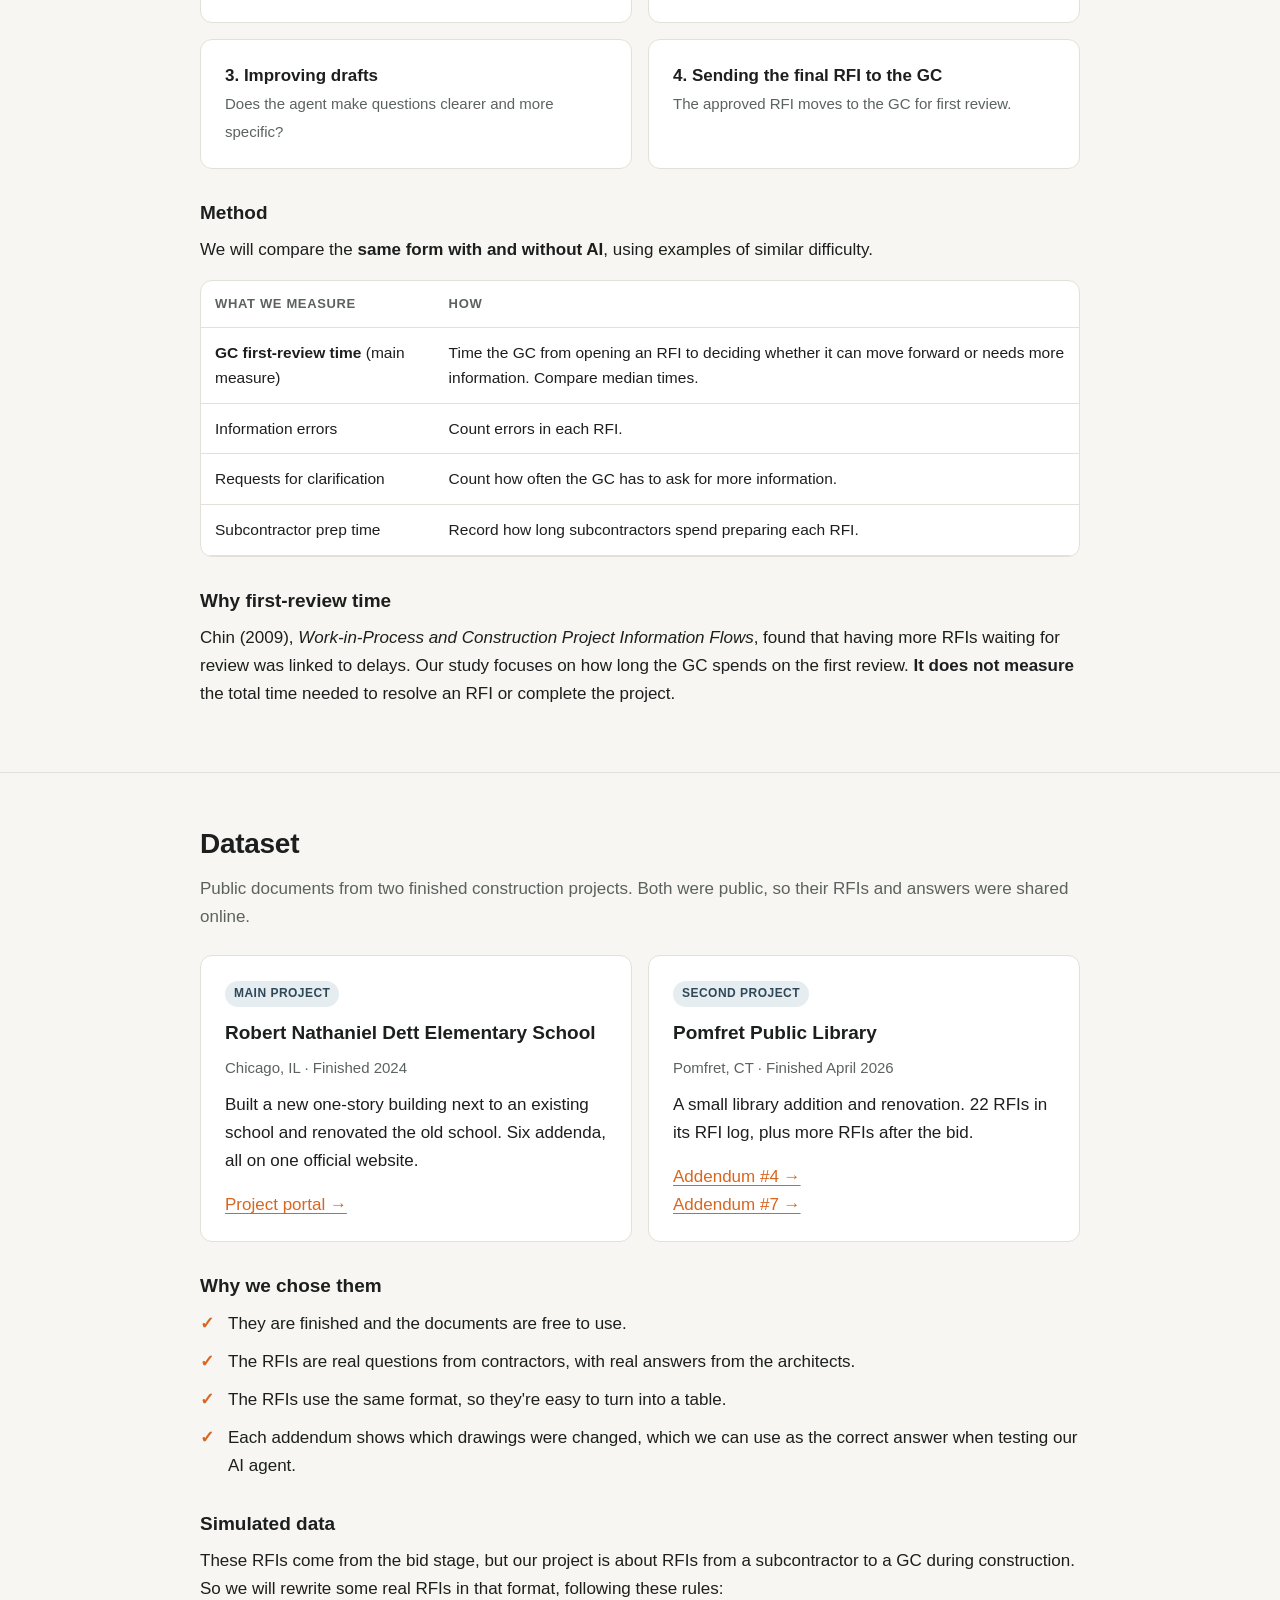
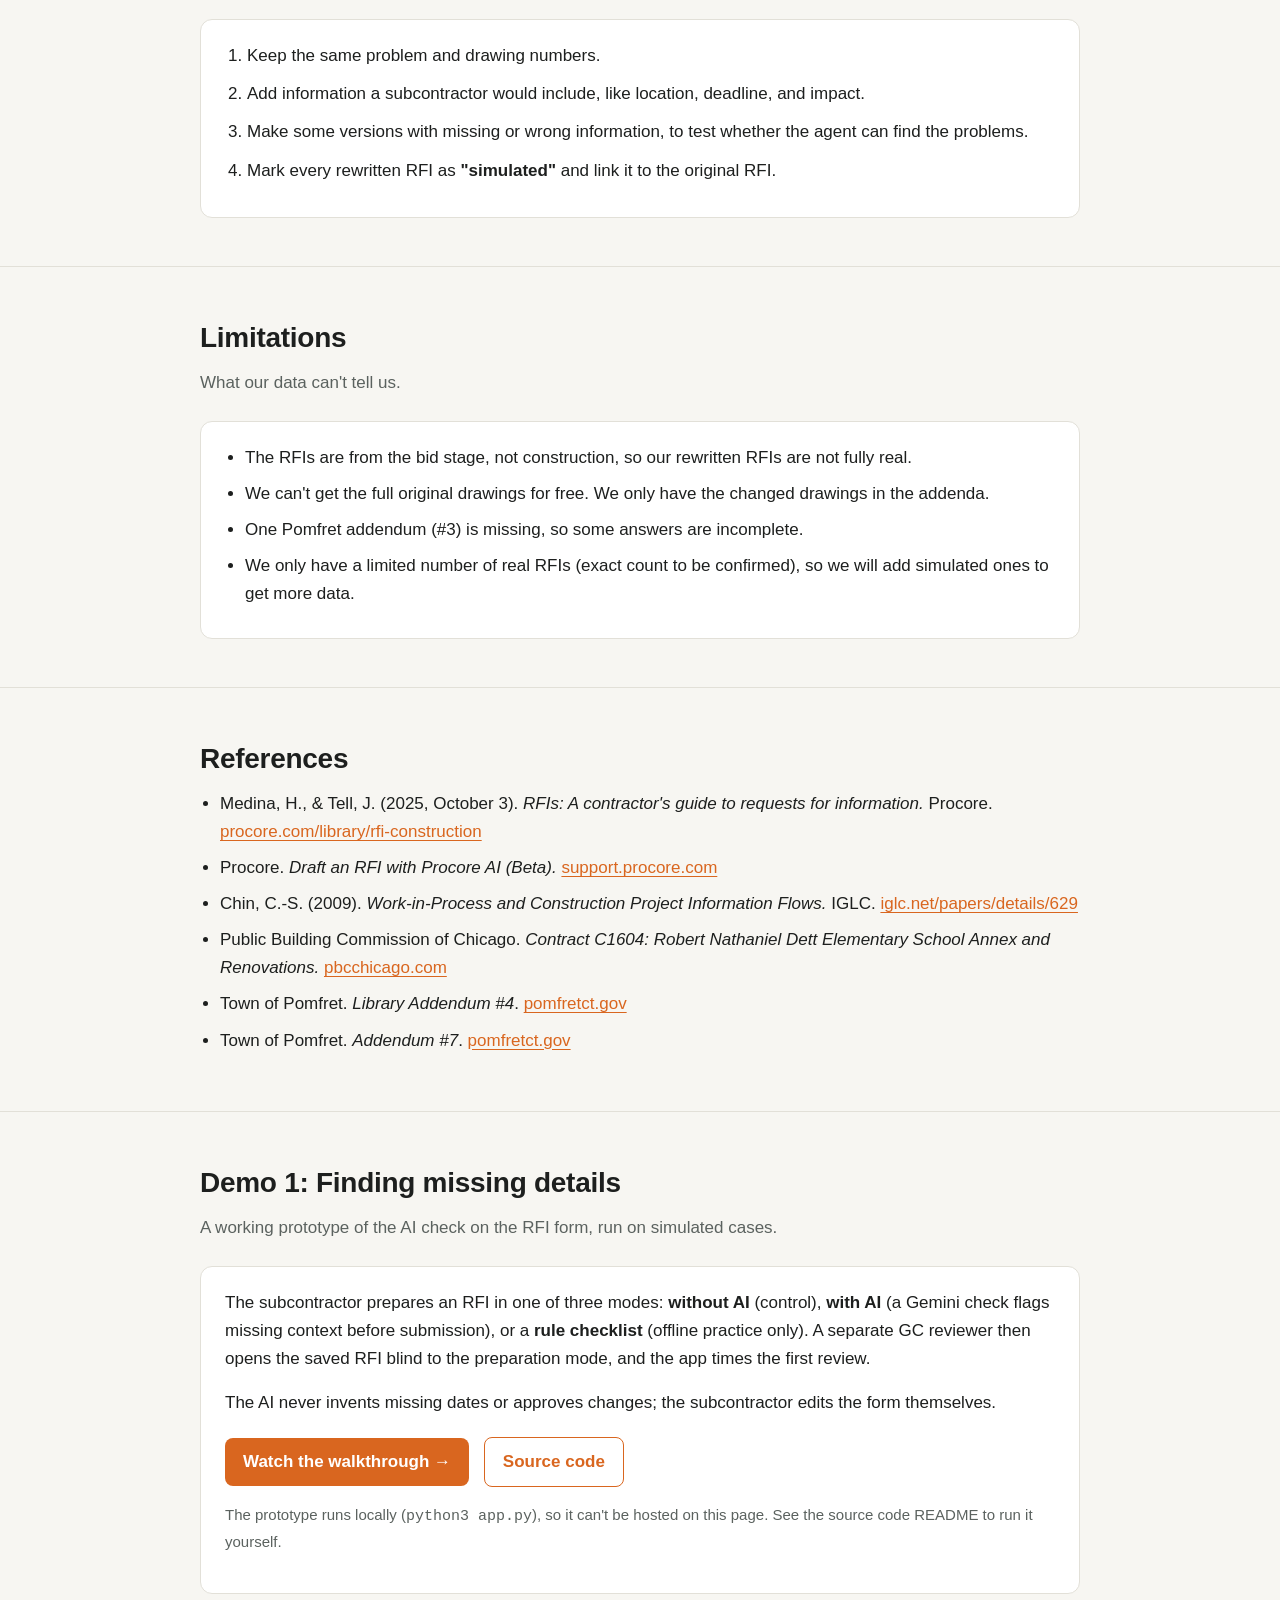
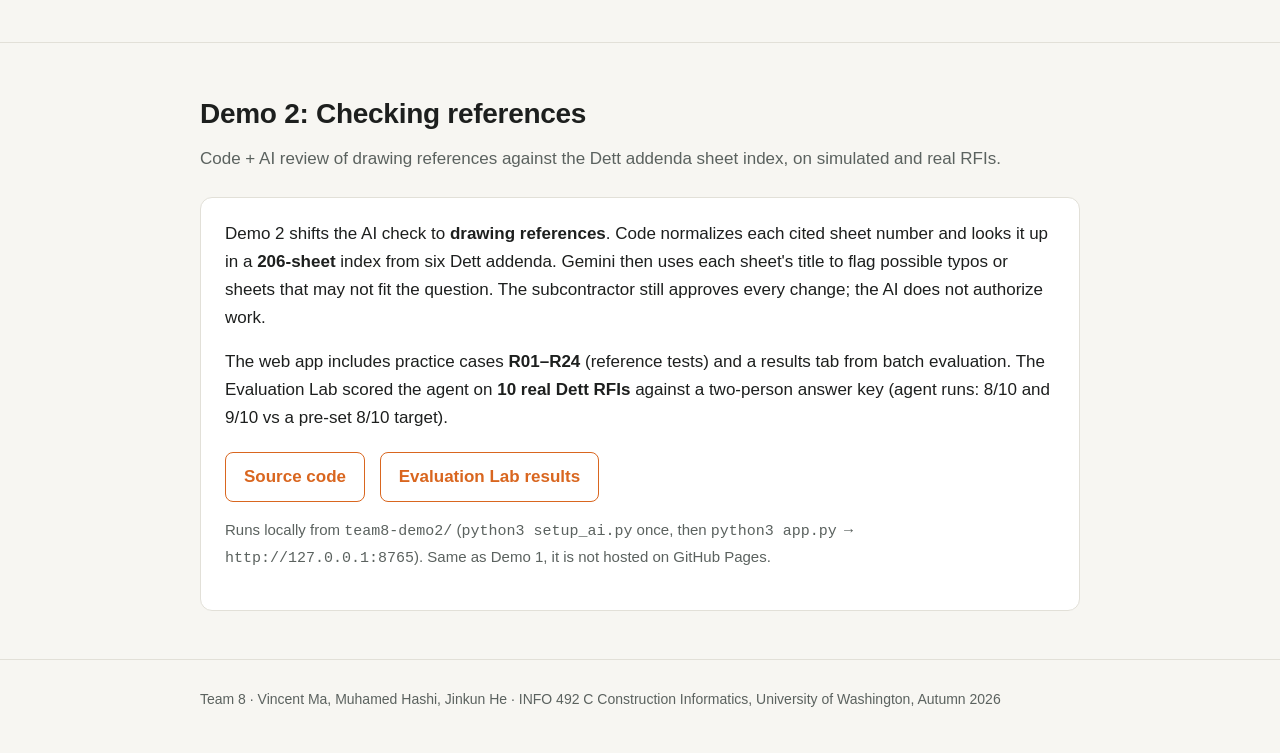
==== commit 934c5f3d: "demo 2 website update and add readme" ====
--- a/index.html
+++ b/index.html
@@ -137,6 +137,7 @@
     <a class="link" href="#workflow">Workflow</a>
     <a class="link" href="#experiments">Experiments</a>
     <a class="link" href="#demo1">Demo 1</a>
+    <a class="link" href="#demo2">Demo 2</a>
     <a class="link" href="#dataset">Dataset</a>
     <a class="link" href="#limitations">Limitations</a>
     <a class="link" href="#references">References</a>
@@ -281,7 +282,7 @@
     <h3 style="margin-top:0">Proposed demos</h3>
     <div class="grid-2" style="margin-bottom:24px">
       <div class="card"><strong>1. Finding missing details</strong><span class="badge">Built</span><br><span class="note">Can the agent spot what the RFI leaves out? <a href="#demo1">See the demo →</a></span></div>
-      <div class="card"><strong>2. Checking references</strong><br><span class="note">Are drawing and spec references correct and sourced?</span></div>
+      <div class="card"><strong>2. Checking references</strong><span class="badge">Built</span><br><span class="note">Code looks up sheet numbers in a 206-sheet index; AI checks titles for fit. <a href="#demo2">See the demo →</a></span></div>
       <div class="card"><strong>3. Improving drafts</strong><br><span class="note">Does the agent make questions clearer and more specific?</span></div>
       <div class="card"><strong>4. Sending the final RFI to the GC</strong><br><span class="note">The approved RFI moves to the GC for first review.</span></div>
     </div>
@@ -385,14 +386,27 @@
     <div class="card">
       <p>The subcontractor prepares an RFI in one of three modes: <strong>without AI</strong> (control), <strong>with AI</strong> (a Gemini check flags missing context before submission), or a <strong>rule checklist</strong> (offline practice only). A separate GC reviewer then opens the saved RFI blind to the preparation mode, and the app times the first review.</p>
       <p>The AI never invents missing dates or approves changes; the subcontractor edits the form themselves.</p>
-      <!-- TODO: replace the href below with the walkthrough video link -->
-      <a class="btn" href="https://REPLACE-WITH-WALKTHROUGH-VIDEO-LINK" target="_blank" rel="noopener">Watch the walkthrough →</a>
+      <a class="btn" href="https://drive.google.com/file/d/11RGZqIJ1yb2L3xoIxJx7TbI50uIYtSJL/view" target="_blank" rel="noopener">Watch the walkthrough →</a>
       <a class="btn ghost" href="https://github.com/muhamed-hashi/INFO492-Team-8/tree/main/team8-demo1" target="_blank" rel="noopener">Source code</a>
       <p class="note" style="margin-top:12px">The prototype runs locally (<code>python3 app.py</code>), so it can't be hosted on this page. See the source code README to run it yourself.</p>
     </div>
   </div>
 </section>
 
+<section id="demo2">
+  <div class="wrap">
+    <h2>Demo 2: Checking references</h2>
+    <p class="sub">Code + AI review of drawing references against the Dett addenda sheet index, on simulated and real RFIs.</p>
+    <div class="card">
+      <p>Demo 2 shifts the AI check to <strong>drawing references</strong>. Code normalizes each cited sheet number and looks it up in a <strong>206-sheet</strong> index from six Dett addenda. Gemini then uses each sheet's title to flag possible typos or sheets that may not fit the question. The subcontractor still approves every change; the AI does not authorize work.</p>
+      <p>The web app includes practice cases <strong>R01–R24</strong> (reference tests) and a results tab from batch evaluation. The Evaluation Lab scored the agent on <strong>10 real Dett RFIs</strong> against a two-person answer key (agent runs: 8/10 and 9/10 vs a pre-set 8/10 target).</p>
+      <a class="btn ghost" href="https://github.com/muhamed-hashi/INFO492-Team-8/tree/main/team8-demo2" target="_blank" rel="noopener">Source code</a>
+      <a class="btn ghost" href="https://github.com/muhamed-hashi/INFO492-Team-8/blob/main/team8-demo2/eval/RESULTS.md" target="_blank" rel="noopener">Evaluation Lab results</a>
+      <p class="note" style="margin-top:12px">Runs locally from <code>team8-demo2/</code> (<code>python3 setup_ai.py</code> once, then <code>python3 app.py</code> → <code>http://127.0.0.1:8765</code>). Same as Demo 1, it is not hosted on GitHub Pages.</p>
+    </div>
+  </div>
+</section>
+
 </main>
 
 <footer>
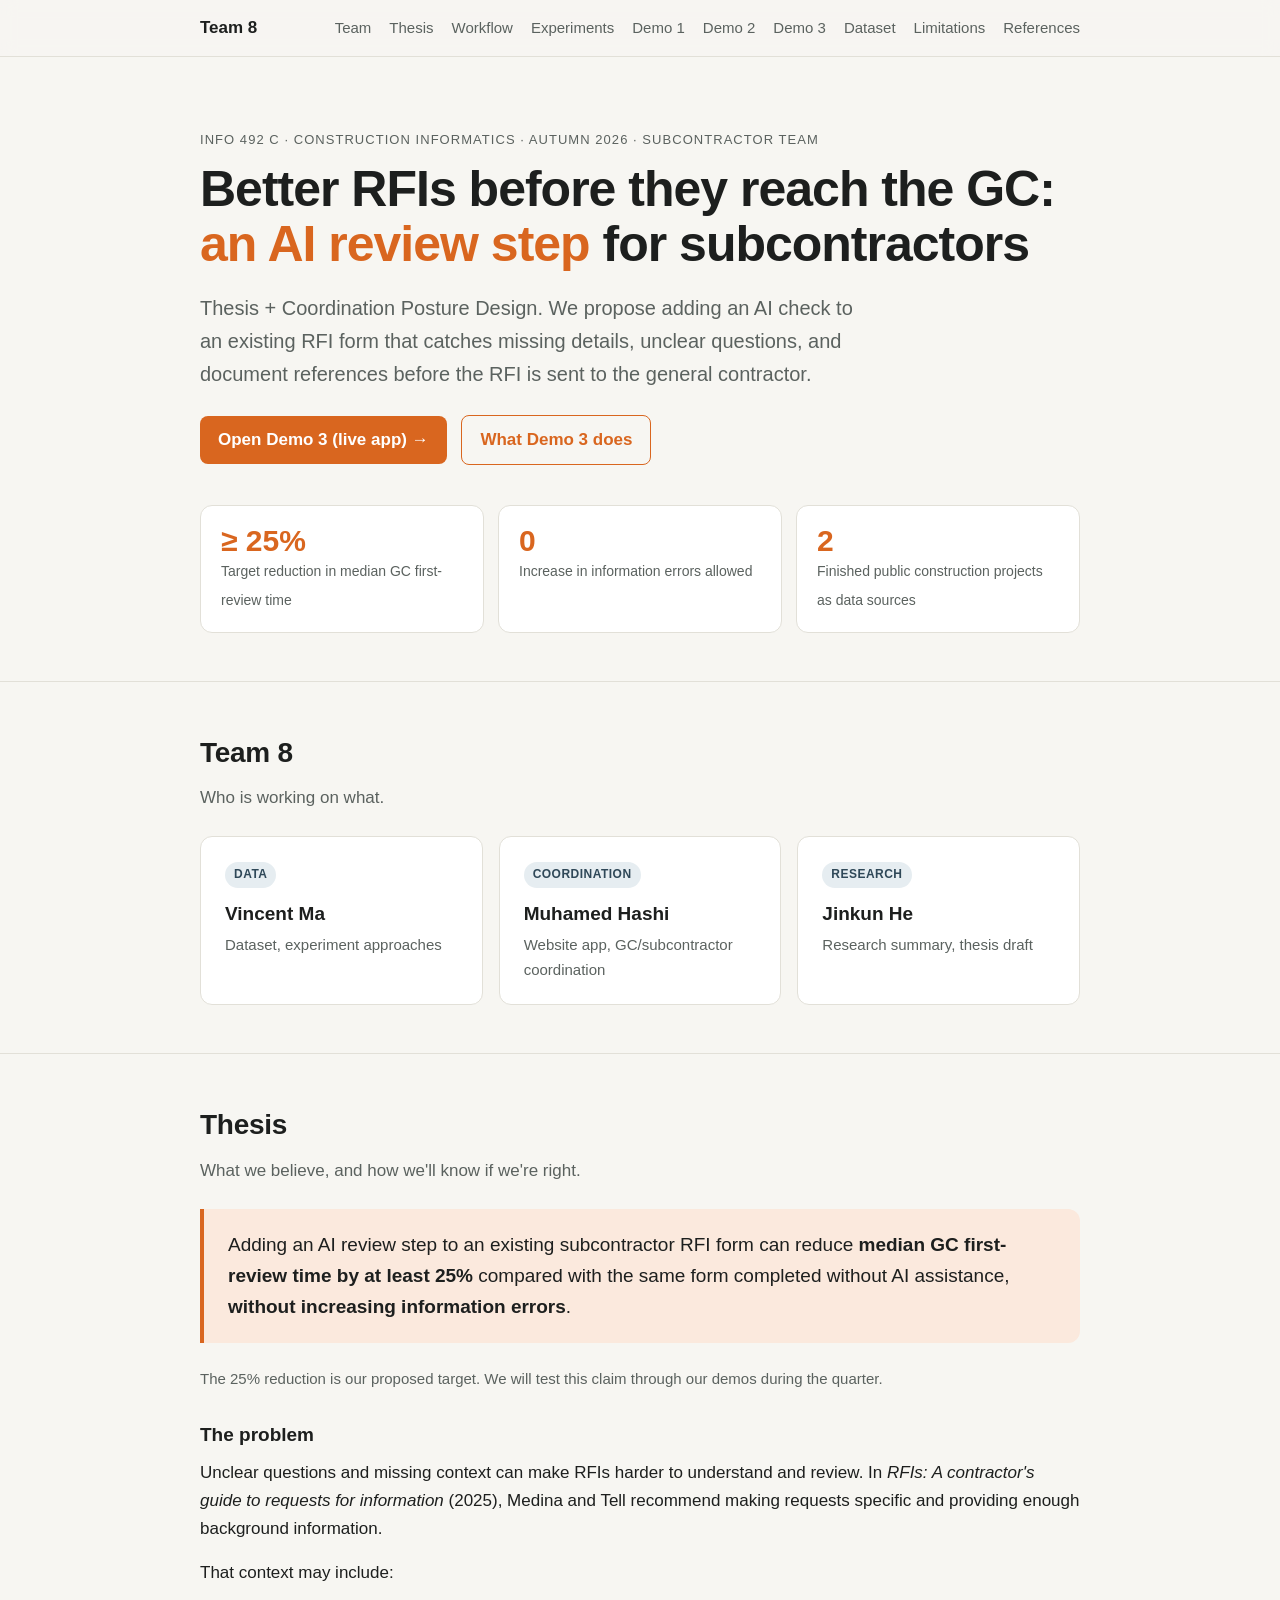
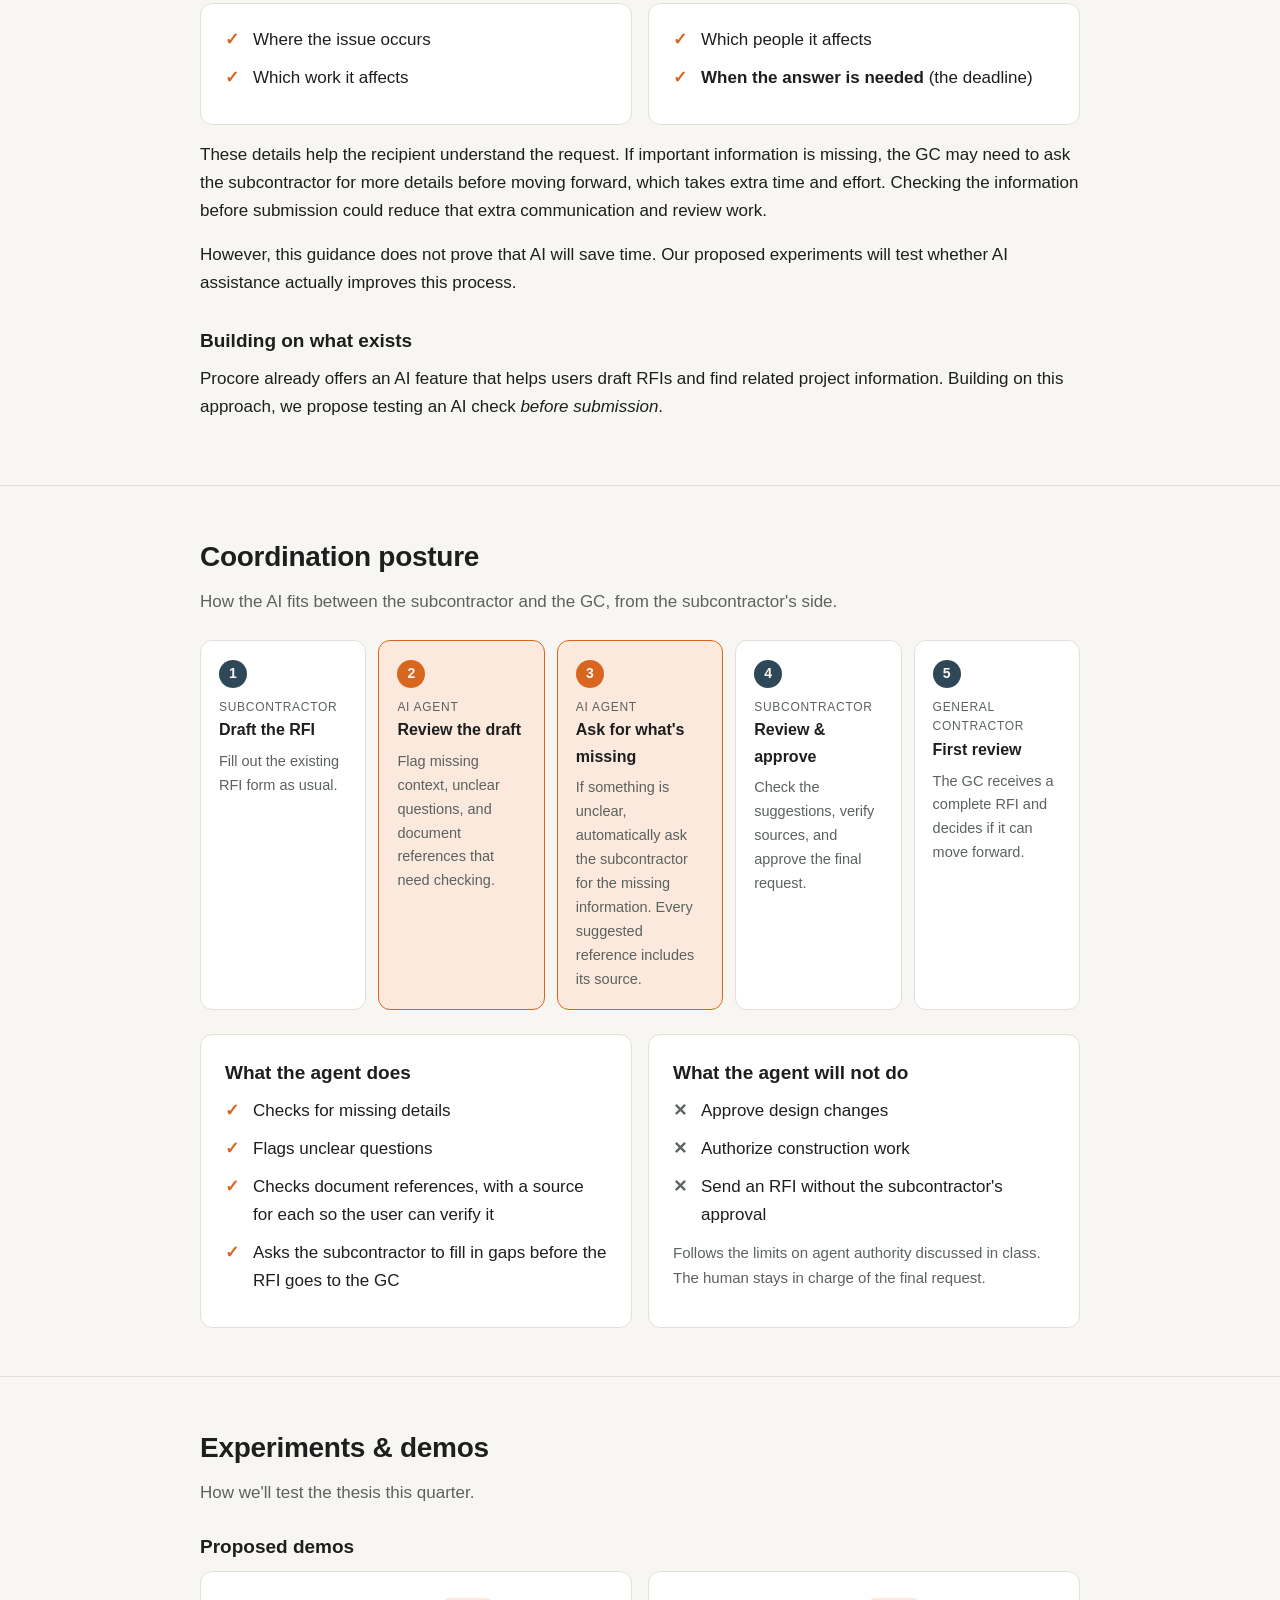
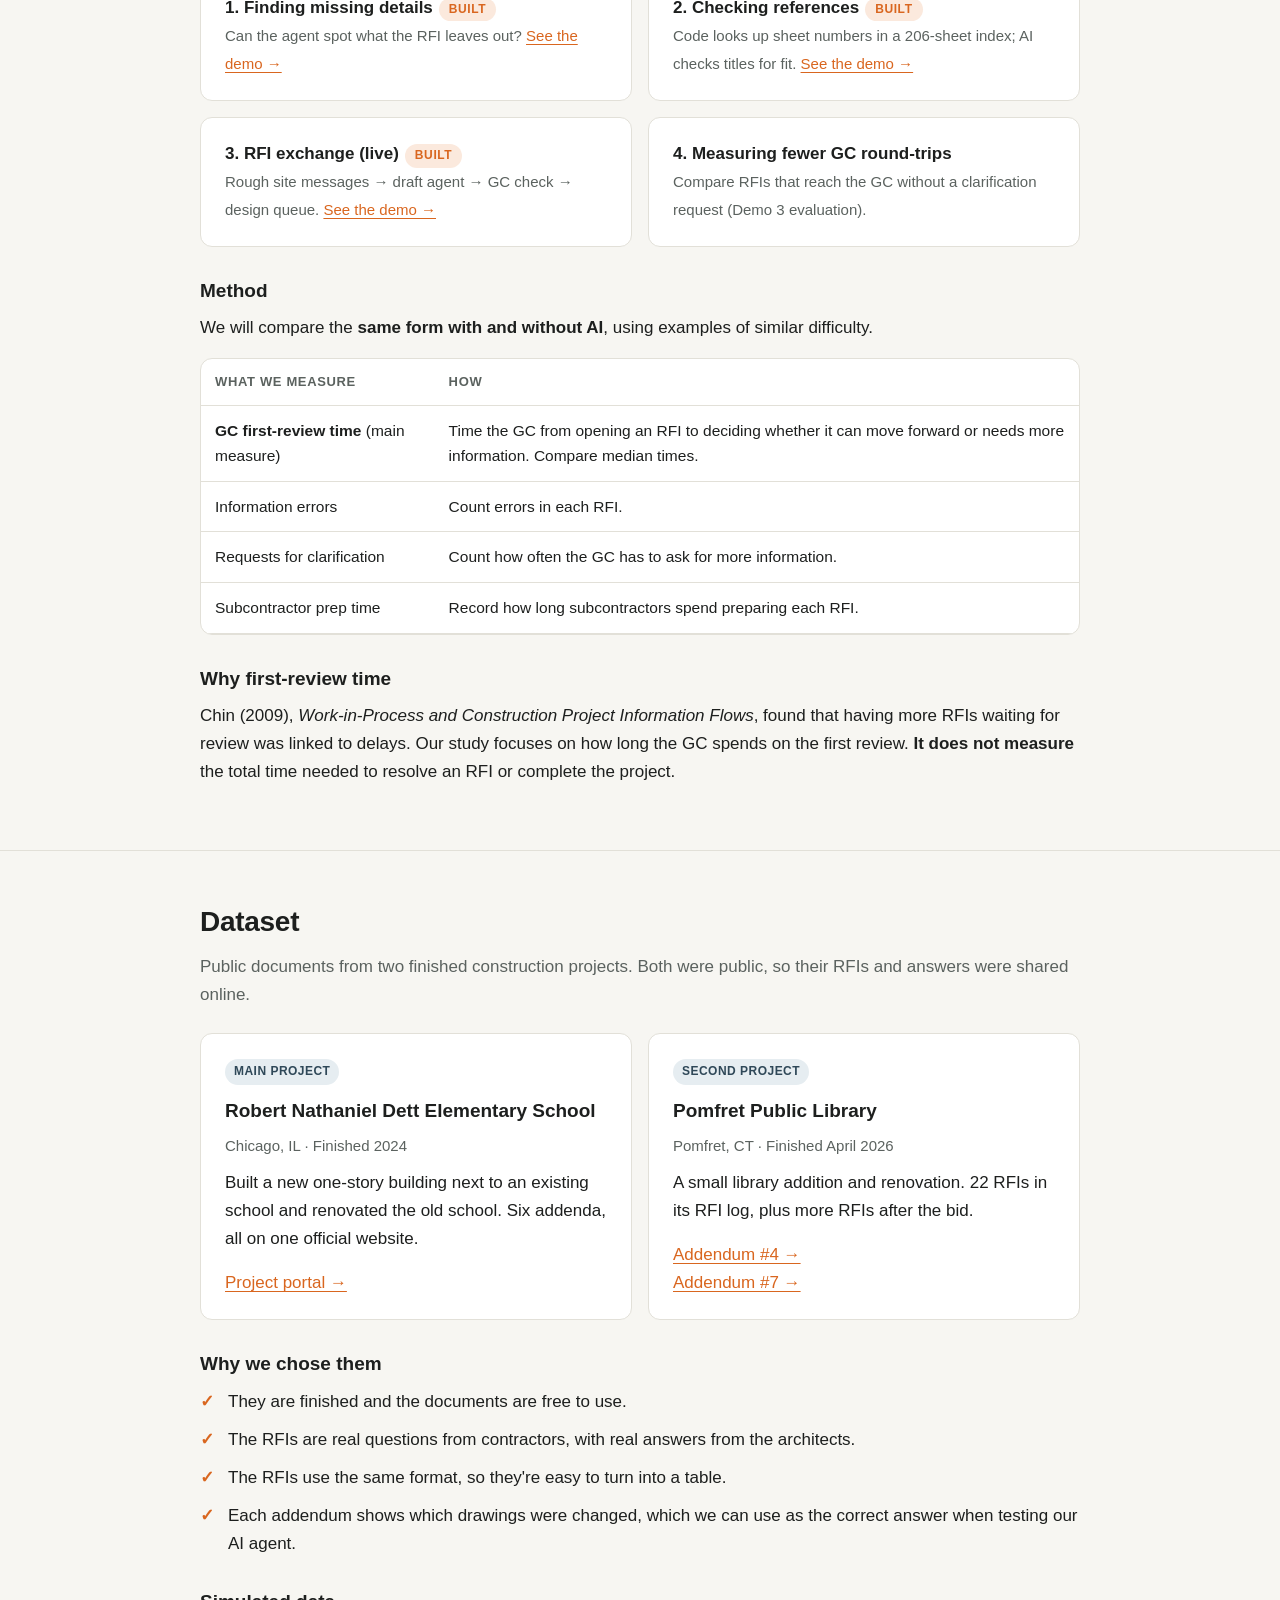
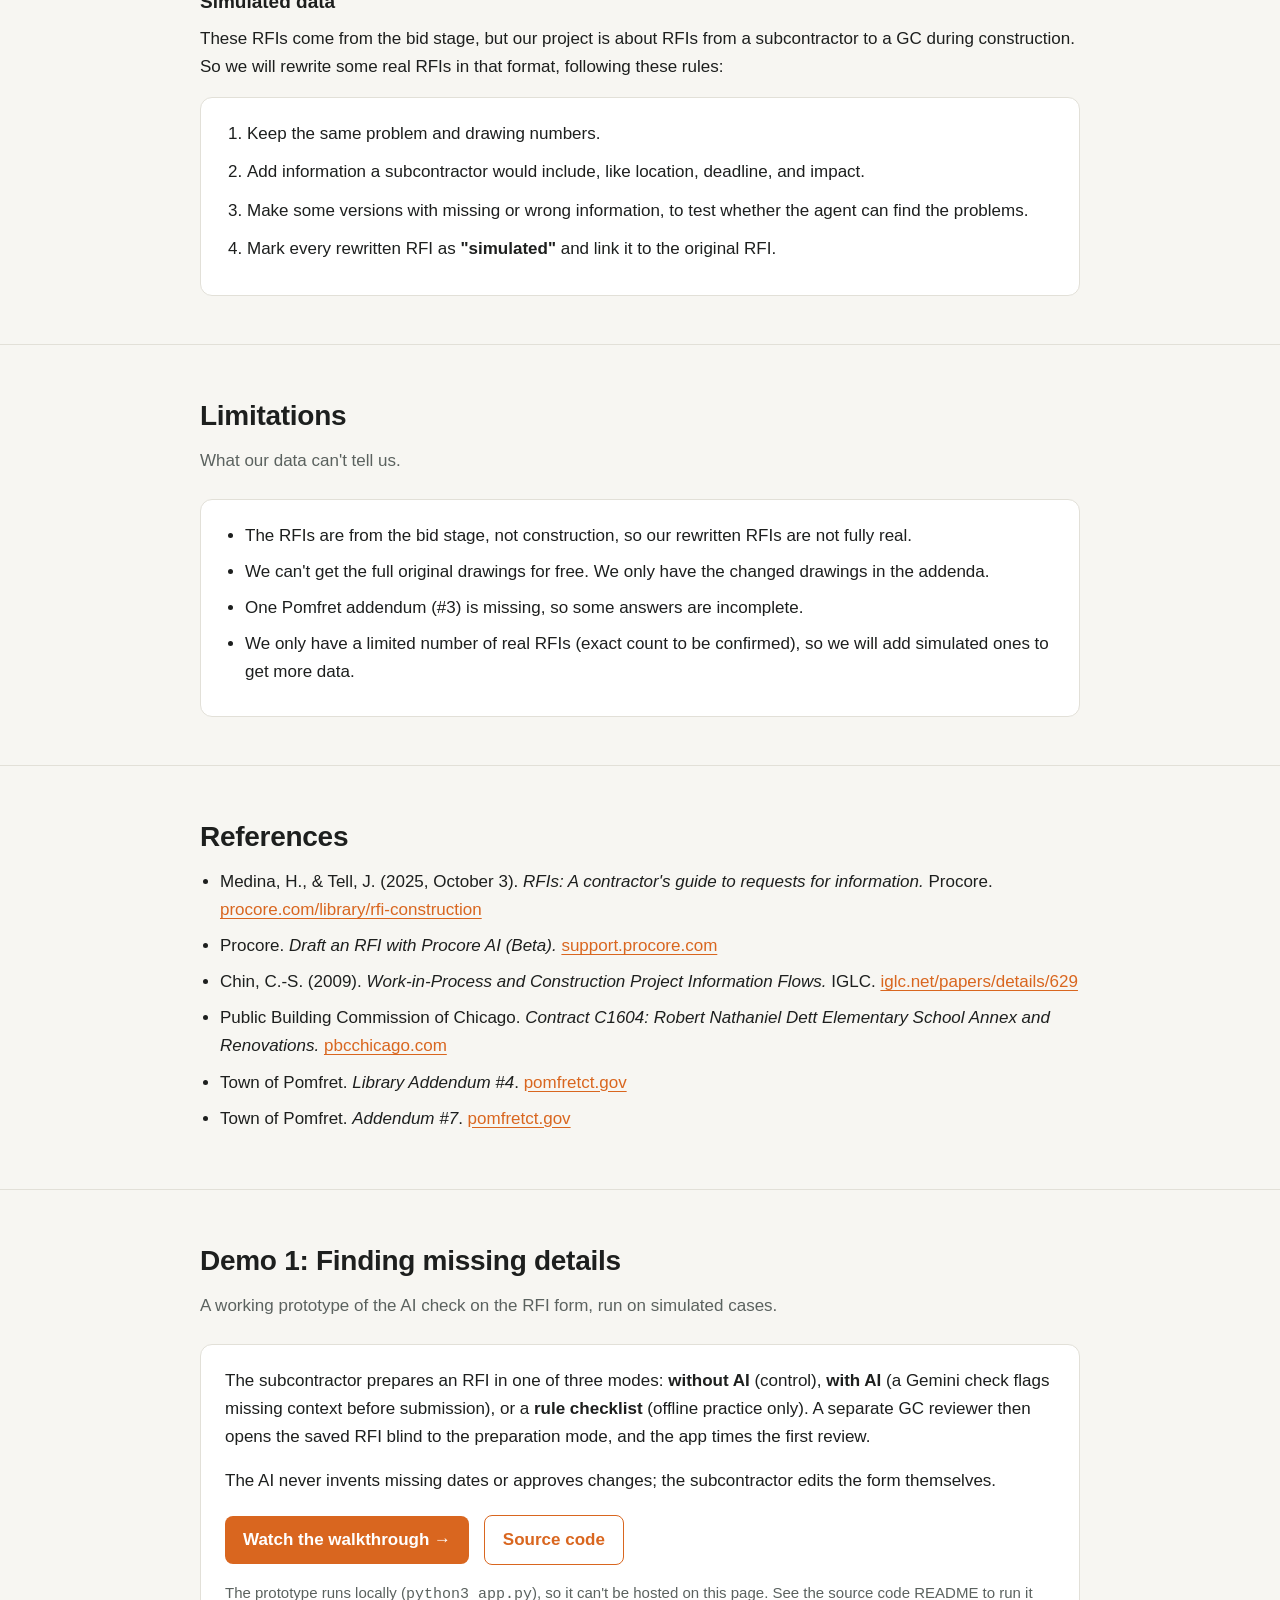
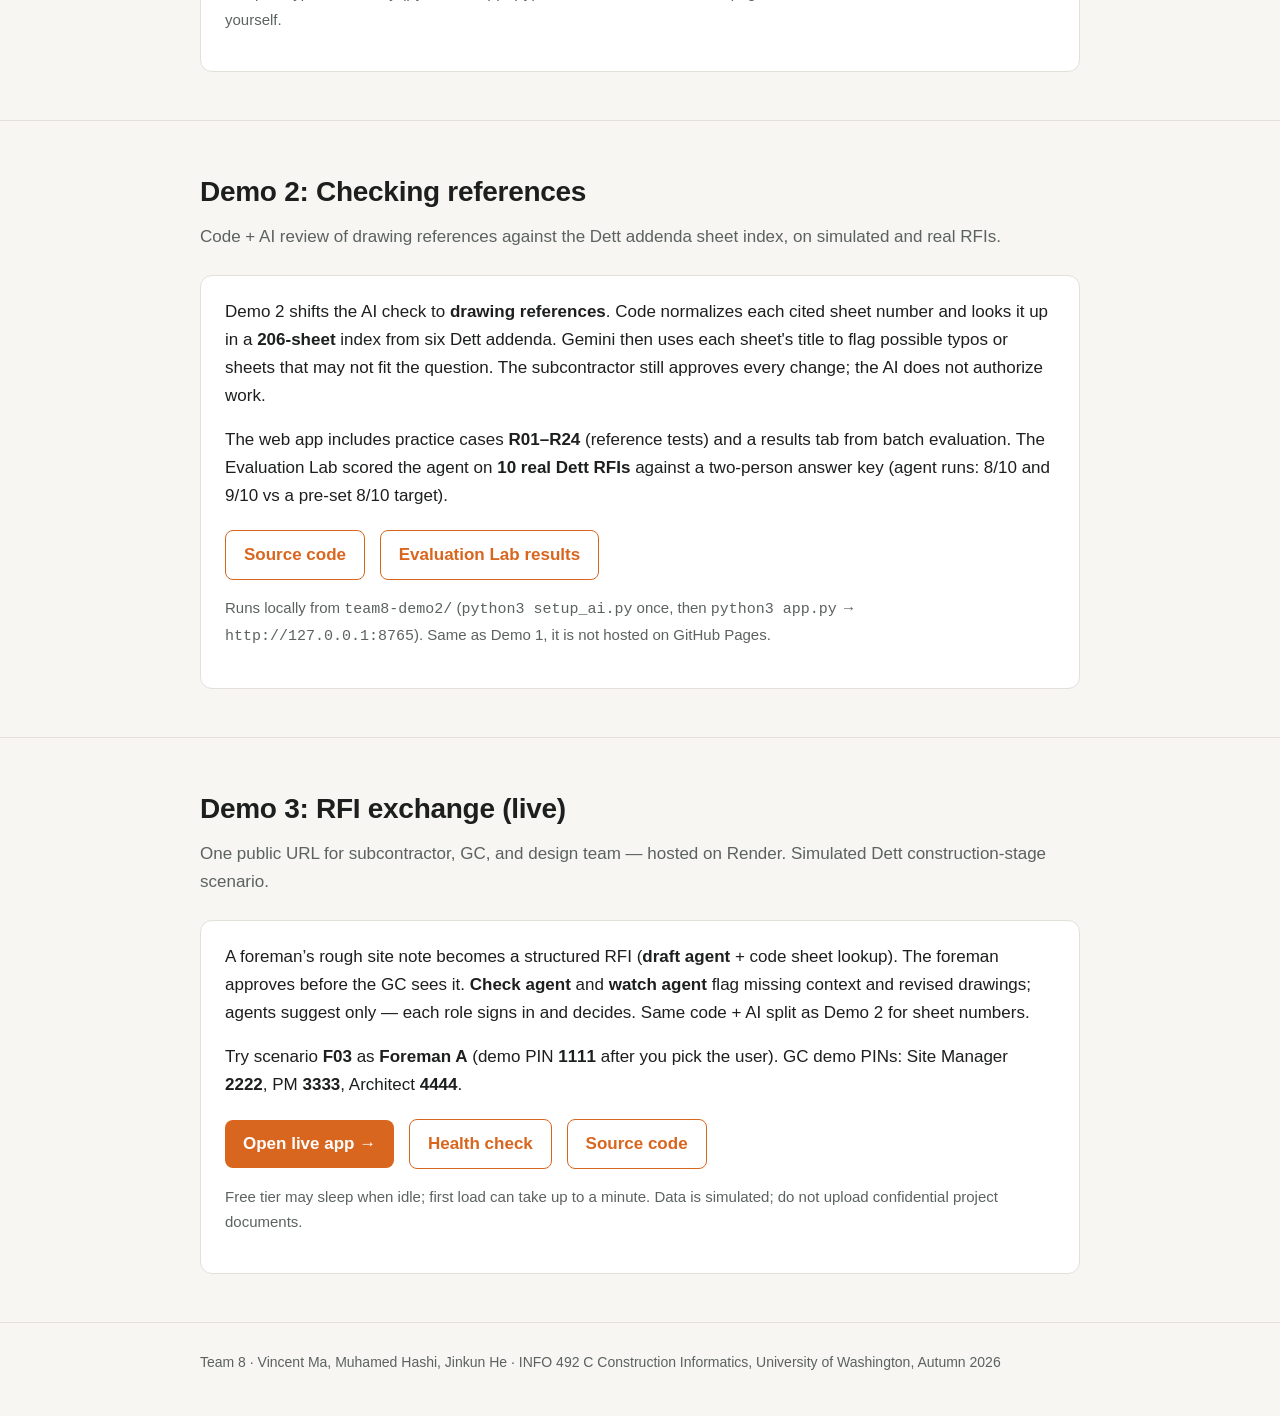
==== commit b2adbc81: "Add Demo 3 live app link and section to team website. Link Render URL from GitHub Pages index and RE" ====
--- a/index.html
+++ b/index.html
@@ -138,6 +138,7 @@
     <a class="link" href="#experiments">Experiments</a>
     <a class="link" href="#demo1">Demo 1</a>
     <a class="link" href="#demo2">Demo 2</a>
+    <a class="link" href="#demo3">Demo 3</a>
     <a class="link" href="#dataset">Dataset</a>
     <a class="link" href="#limitations">Limitations</a>
     <a class="link" href="#references">References</a>
@@ -149,6 +150,10 @@
     <p class="eyebrow">INFO 492 C · Construction Informatics · Autumn 2026 · Subcontractor team</p>
     <h1>Better RFIs before they reach the GC: <span>an AI review step</span> for subcontractors</h1>
     <p class="lede">Thesis + Coordination Posture Design. We propose adding an AI check to an existing RFI form that catches missing details, unclear questions, and document references before the RFI is sent to the general contractor.</p>
+    <p style="margin-top:20px">
+      <a class="btn" href="https://info492-team-8.onrender.com" target="_blank" rel="noopener">Open Demo 3 (live app) →</a>
+      <a class="btn ghost" href="#demo3">What Demo 3 does</a>
+    </p>
     <div class="stat-row">
       <div class="stat"><b>≥ 25%</b><small>Target reduction in median GC first-review time</small></div>
       <div class="stat"><b>0</b><small>Increase in information errors allowed</small></div>
@@ -283,8 +288,8 @@
     <div class="grid-2" style="margin-bottom:24px">
       <div class="card"><strong>1. Finding missing details</strong><span class="badge">Built</span><br><span class="note">Can the agent spot what the RFI leaves out? <a href="#demo1">See the demo →</a></span></div>
       <div class="card"><strong>2. Checking references</strong><span class="badge">Built</span><br><span class="note">Code looks up sheet numbers in a 206-sheet index; AI checks titles for fit. <a href="#demo2">See the demo →</a></span></div>
-      <div class="card"><strong>3. Improving drafts</strong><br><span class="note">Does the agent make questions clearer and more specific?</span></div>
-      <div class="card"><strong>4. Sending the final RFI to the GC</strong><br><span class="note">The approved RFI moves to the GC for first review.</span></div>
+      <div class="card"><strong>3. RFI exchange (live)</strong><span class="badge">Built</span><br><span class="note">Rough site messages → draft agent → GC check → design queue. <a href="#demo3">See the demo →</a></span></div>
+      <div class="card"><strong>4. Measuring fewer GC round-trips</strong><br><span class="note">Compare RFIs that reach the GC without a clarification request (Demo 3 evaluation).</span></div>
     </div>
 
     <h3>Method</h3>
@@ -407,6 +412,21 @@
   </div>
 </section>
 
+<section id="demo3">
+  <div class="wrap">
+    <h2>Demo 3: RFI exchange (live)</h2>
+    <p class="sub">One public URL for subcontractor, GC, and design team — hosted on Render. Simulated Dett construction-stage scenario.</p>
+    <div class="card">
+      <p>A foreman’s rough site note becomes a structured RFI (<strong>draft agent</strong> + code sheet lookup). The foreman approves before the GC sees it. <strong>Check agent</strong> and <strong>watch agent</strong> flag missing context and revised drawings; agents suggest only — each role signs in and decides. Same code + AI split as Demo 2 for sheet numbers.</p>
+      <p>Try scenario <strong>F03</strong> as <strong>Foreman A</strong> (demo PIN <strong>1111</strong> after you pick the user). GC demo PINs: Site Manager <strong>2222</strong>, PM <strong>3333</strong>, Architect <strong>4444</strong>.</p>
+      <a class="btn" href="https://info492-team-8.onrender.com" target="_blank" rel="noopener">Open live app →</a>
+      <a class="btn ghost" href="https://info492-team-8.onrender.com/health" target="_blank" rel="noopener">Health check</a>
+      <a class="btn ghost" href="https://github.com/muhamed-hashi/INFO492-Team-8/tree/main/INFO492%20team8%20Demo3" target="_blank" rel="noopener">Source code</a>
+      <p class="note" style="margin-top:12px">Free tier may sleep when idle; first load can take up to a minute. Data is simulated; do not upload confidential project documents.</p>
+    </div>
+  </div>
+</section>
+
 </main>
 
 <footer>
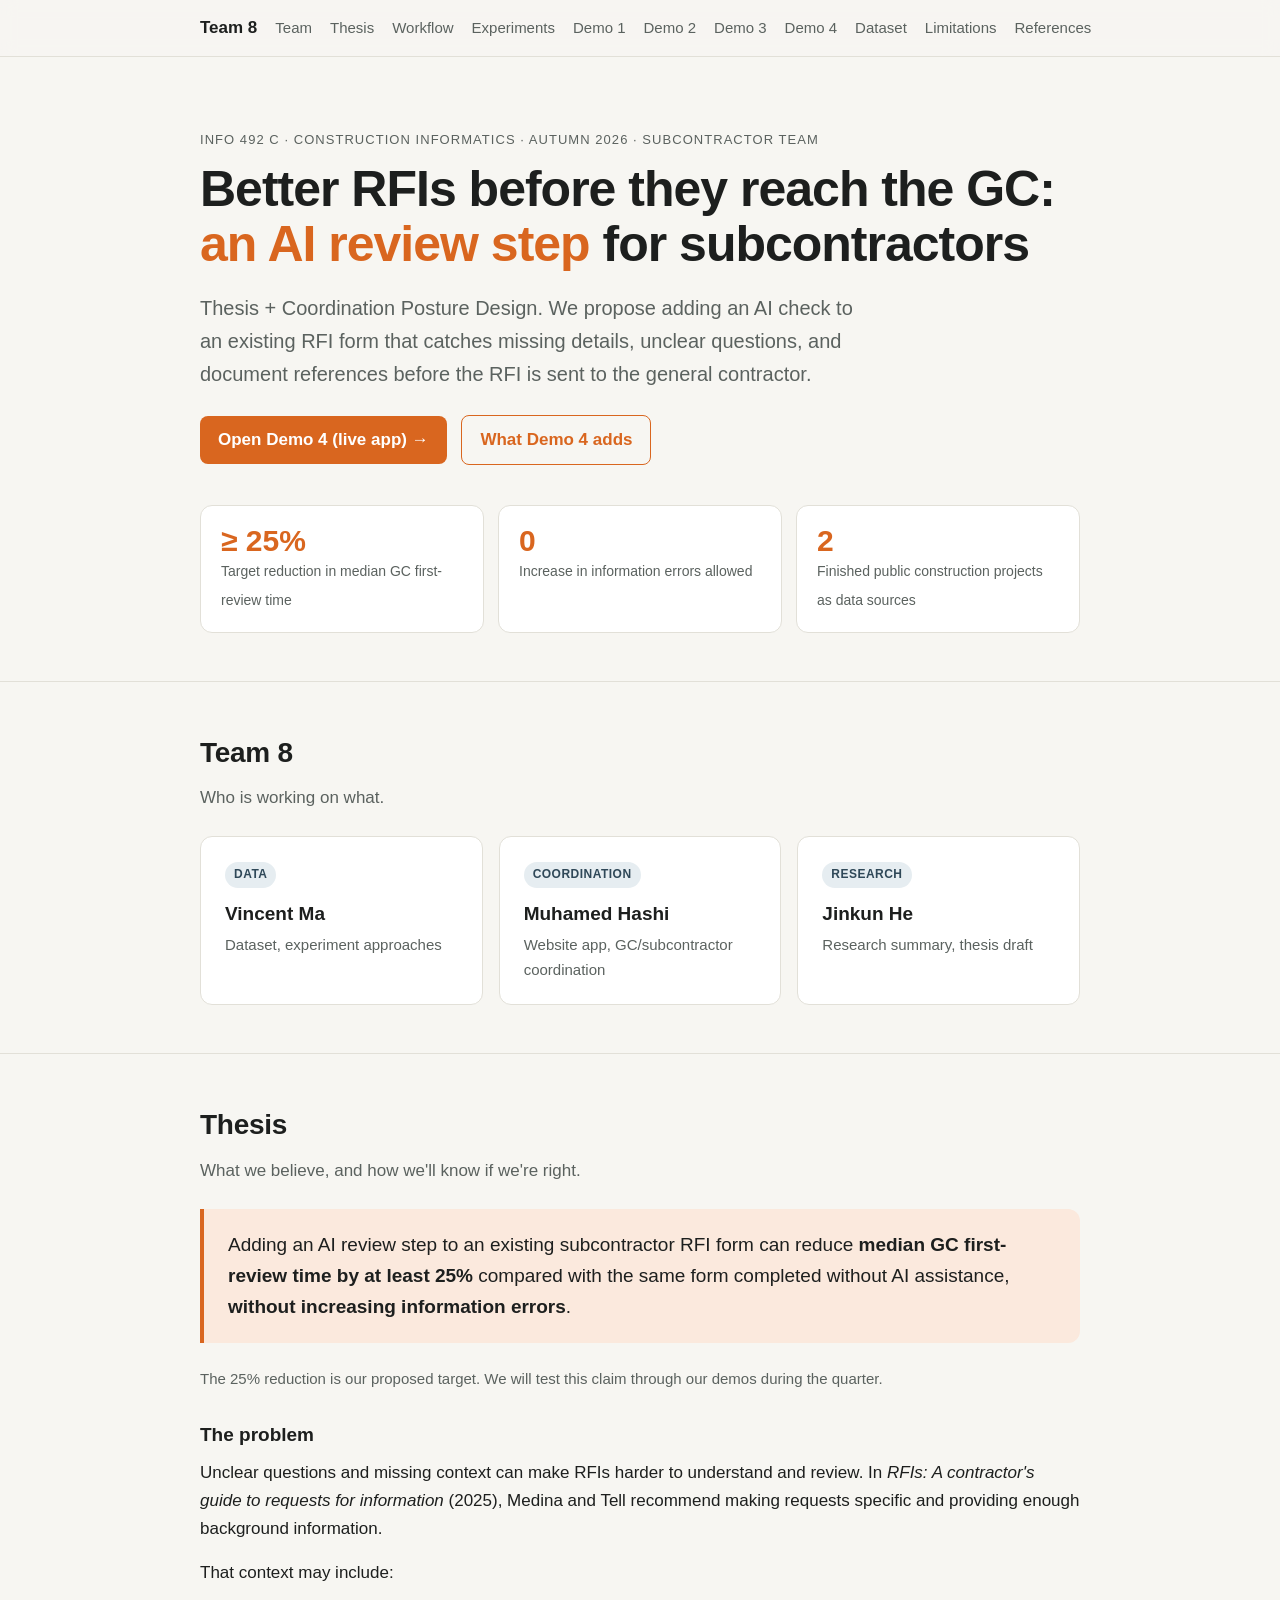
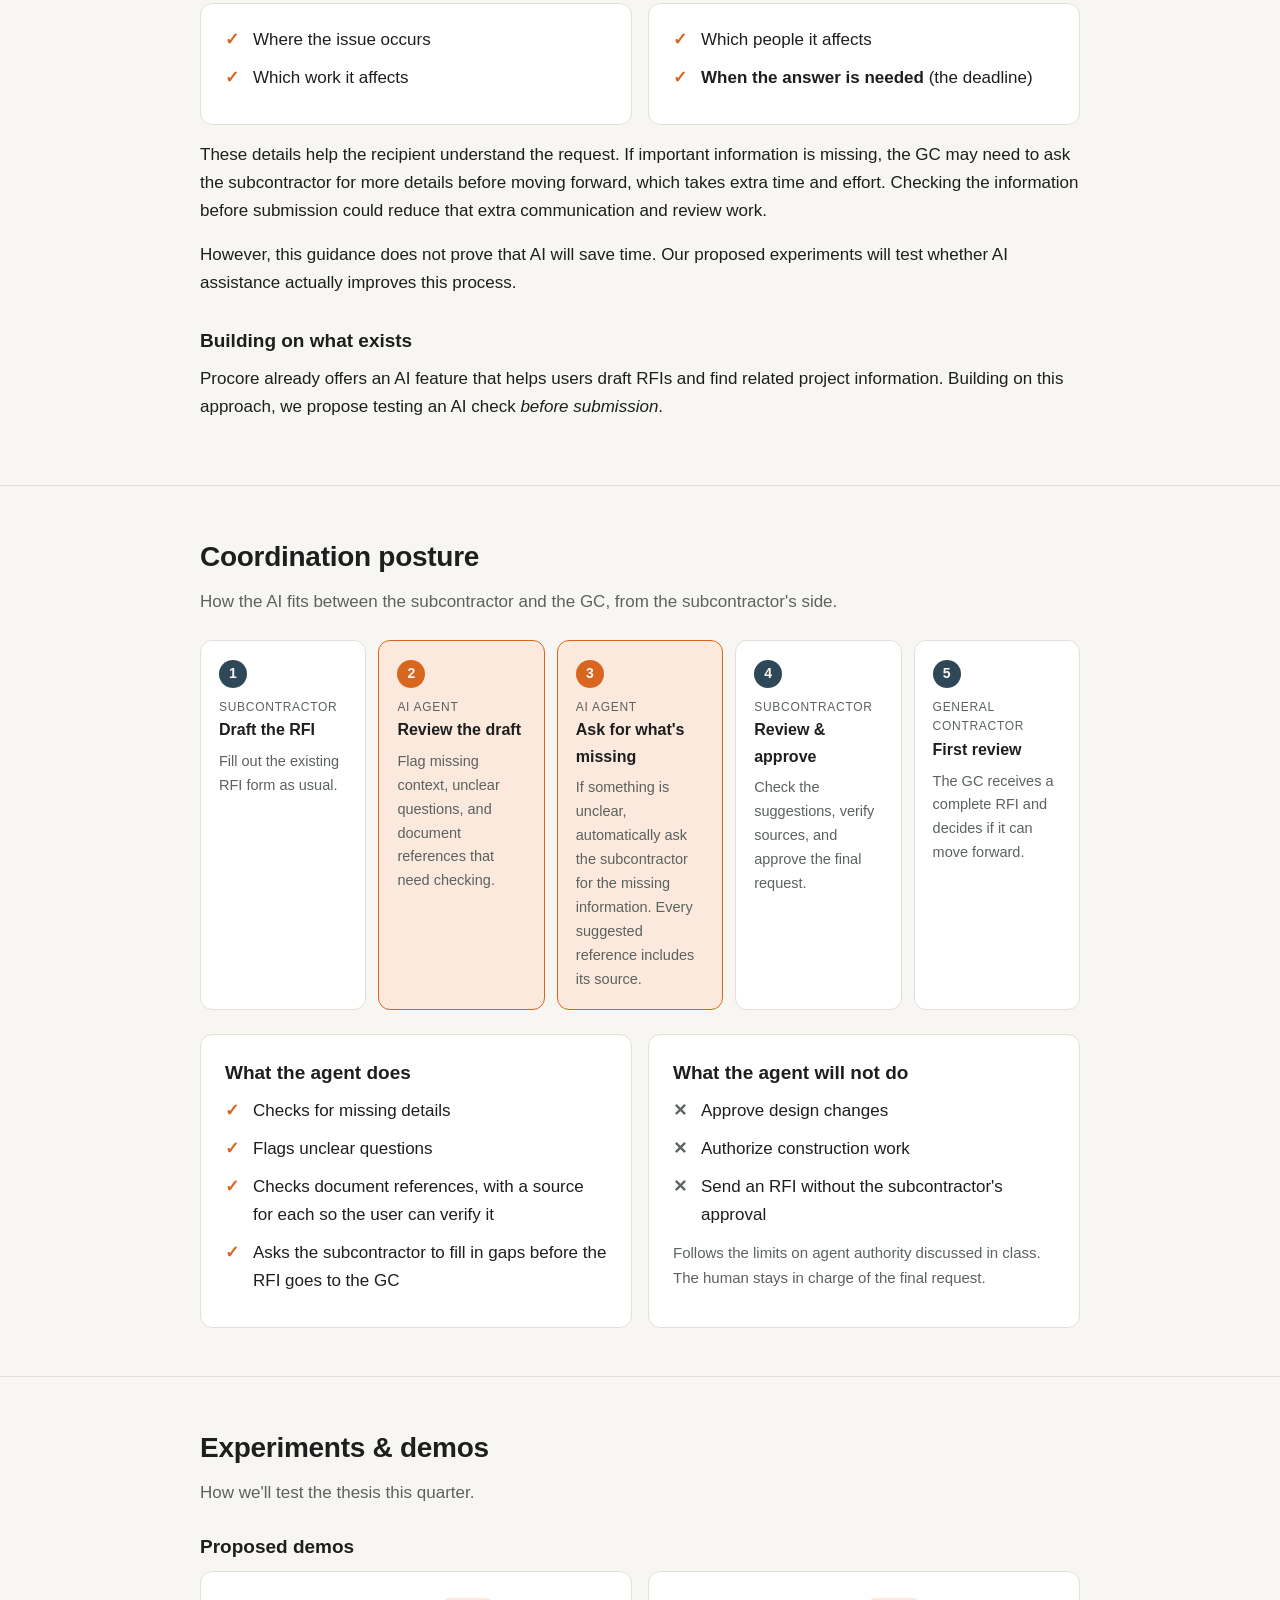
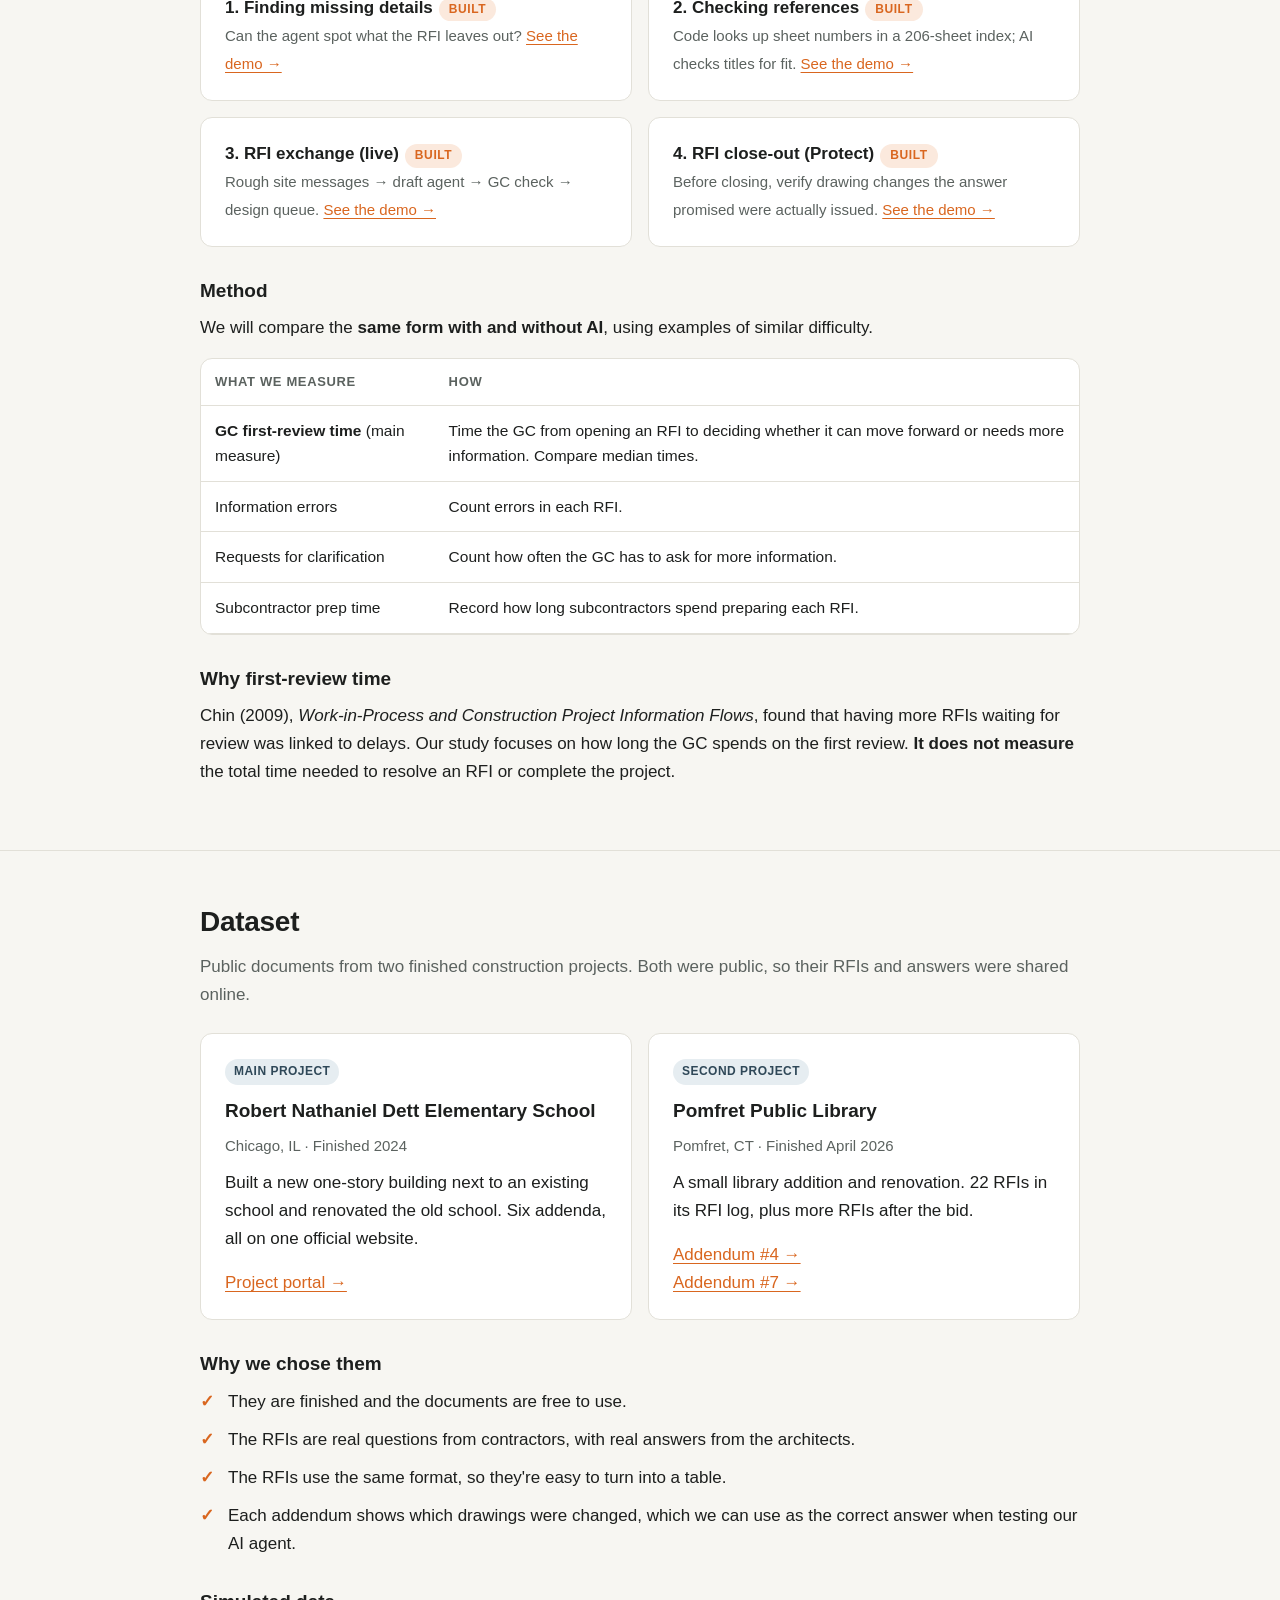
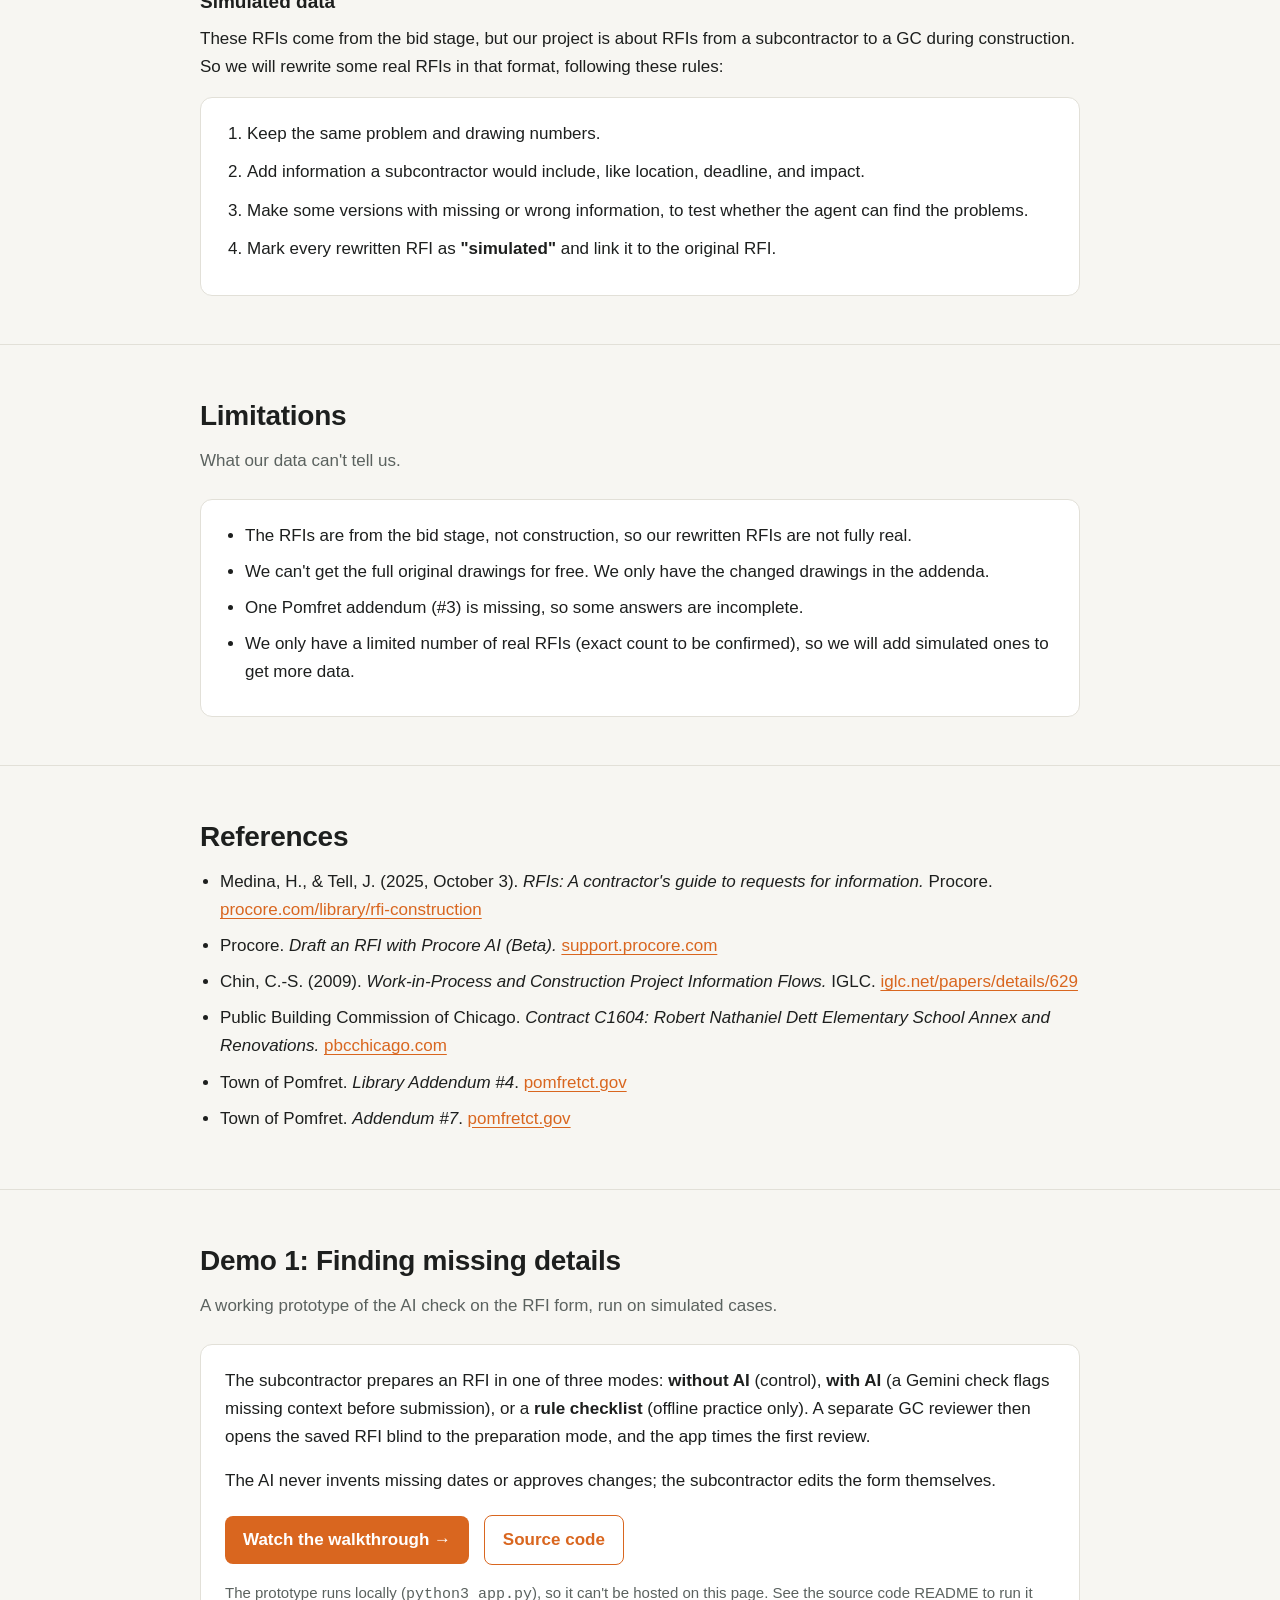
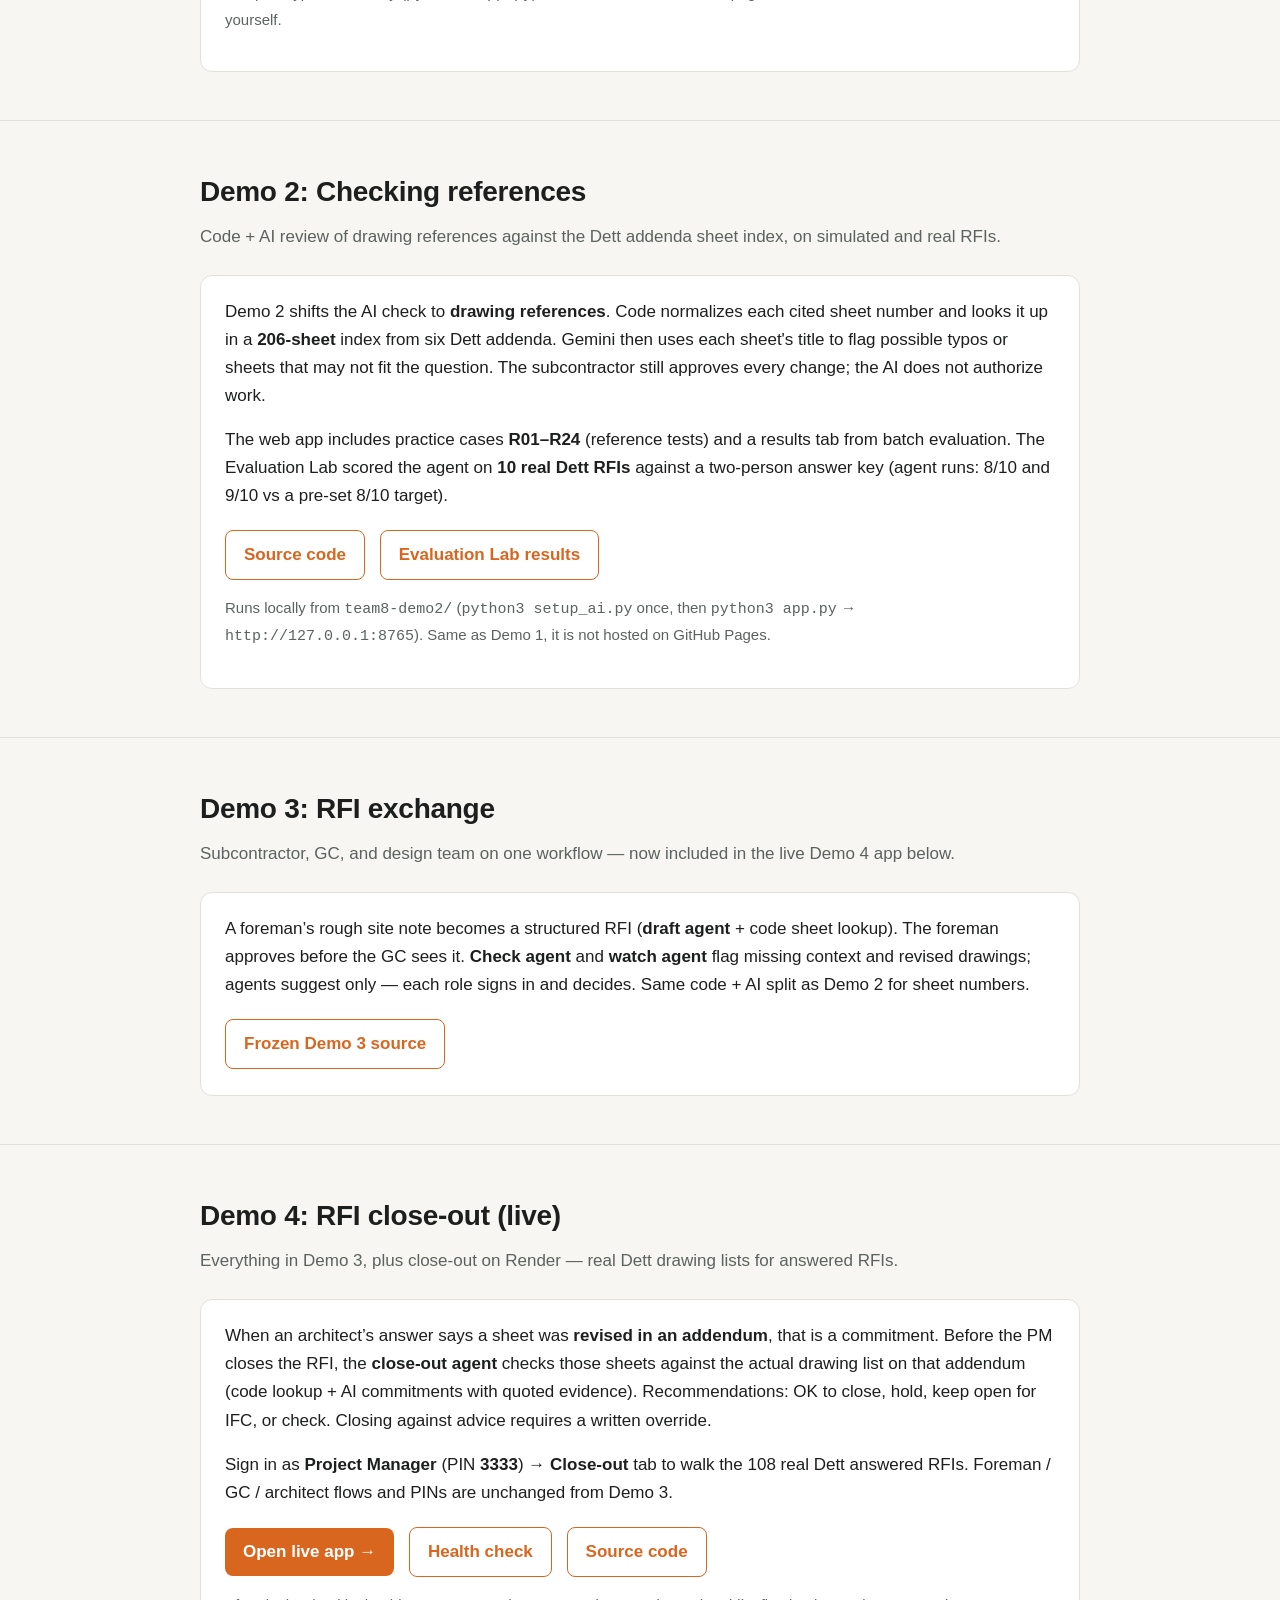
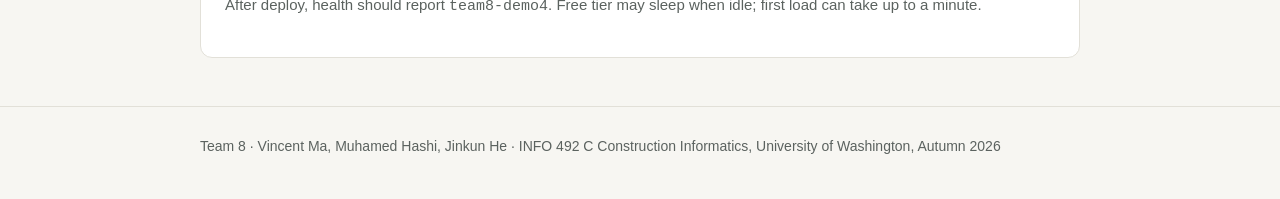
==== commit b7382e38: "Point live Render deploy and website at Demo 4. Switch render.yaml root to Demo 4 close-out app; upd" ====
--- a/index.html
+++ b/index.html
@@ -139,6 +139,7 @@
     <a class="link" href="#demo1">Demo 1</a>
     <a class="link" href="#demo2">Demo 2</a>
     <a class="link" href="#demo3">Demo 3</a>
+    <a class="link" href="#demo4">Demo 4</a>
     <a class="link" href="#dataset">Dataset</a>
     <a class="link" href="#limitations">Limitations</a>
     <a class="link" href="#references">References</a>
@@ -151,8 +152,8 @@
     <h1>Better RFIs before they reach the GC: <span>an AI review step</span> for subcontractors</h1>
     <p class="lede">Thesis + Coordination Posture Design. We propose adding an AI check to an existing RFI form that catches missing details, unclear questions, and document references before the RFI is sent to the general contractor.</p>
     <p style="margin-top:20px">
-      <a class="btn" href="https://info492-team-8.onrender.com" target="_blank" rel="noopener">Open Demo 3 (live app) →</a>
-      <a class="btn ghost" href="#demo3">What Demo 3 does</a>
+      <a class="btn" href="https://info492-team-8.onrender.com" target="_blank" rel="noopener">Open Demo 4 (live app) →</a>
+      <a class="btn ghost" href="#demo4">What Demo 4 adds</a>
     </p>
     <div class="stat-row">
       <div class="stat"><b>≥ 25%</b><small>Target reduction in median GC first-review time</small></div>
@@ -289,7 +290,7 @@
       <div class="card"><strong>1. Finding missing details</strong><span class="badge">Built</span><br><span class="note">Can the agent spot what the RFI leaves out? <a href="#demo1">See the demo →</a></span></div>
       <div class="card"><strong>2. Checking references</strong><span class="badge">Built</span><br><span class="note">Code looks up sheet numbers in a 206-sheet index; AI checks titles for fit. <a href="#demo2">See the demo →</a></span></div>
       <div class="card"><strong>3. RFI exchange (live)</strong><span class="badge">Built</span><br><span class="note">Rough site messages → draft agent → GC check → design queue. <a href="#demo3">See the demo →</a></span></div>
-      <div class="card"><strong>4. Measuring fewer GC round-trips</strong><br><span class="note">Compare RFIs that reach the GC without a clarification request (Demo 3 evaluation).</span></div>
+      <div class="card"><strong>4. RFI close-out (Protect)</strong><span class="badge">Built</span><br><span class="note">Before closing, verify drawing changes the answer promised were actually issued. <a href="#demo4">See the demo →</a></span></div>
     </div>
 
     <h3>Method</h3>
@@ -414,15 +415,26 @@
 
 <section id="demo3">
   <div class="wrap">
-    <h2>Demo 3: RFI exchange (live)</h2>
-    <p class="sub">One public URL for subcontractor, GC, and design team — hosted on Render. Simulated Dett construction-stage scenario.</p>
+    <h2>Demo 3: RFI exchange</h2>
+    <p class="sub">Subcontractor, GC, and design team on one workflow — now included in the live Demo 4 app below.</p>
     <div class="card">
       <p>A foreman’s rough site note becomes a structured RFI (<strong>draft agent</strong> + code sheet lookup). The foreman approves before the GC sees it. <strong>Check agent</strong> and <strong>watch agent</strong> flag missing context and revised drawings; agents suggest only — each role signs in and decides. Same code + AI split as Demo 2 for sheet numbers.</p>
-      <p>Try scenario <strong>F03</strong> as <strong>Foreman A</strong> (demo PIN <strong>1111</strong> after you pick the user). GC demo PINs: Site Manager <strong>2222</strong>, PM <strong>3333</strong>, Architect <strong>4444</strong>.</p>
+      <a class="btn ghost" href="https://github.com/muhamed-hashi/INFO492-Team-8/tree/main/INFO492%20team8%20Demo3" target="_blank" rel="noopener">Frozen Demo 3 source</a>
+    </div>
+  </div>
+</section>
+
+<section id="demo4">
+  <div class="wrap">
+    <h2>Demo 4: RFI close-out (live)</h2>
+    <p class="sub">Everything in Demo 3, plus close-out on Render — real Dett drawing lists for answered RFIs.</p>
+    <div class="card">
+      <p>When an architect’s answer says a sheet was <strong>revised in an addendum</strong>, that is a commitment. Before the PM closes the RFI, the <strong>close-out agent</strong> checks those sheets against the actual drawing list on that addendum (code lookup + AI commitments with quoted evidence). Recommendations: OK to close, hold, keep open for IFC, or check. Closing against advice requires a written override.</p>
+      <p>Sign in as <strong>Project Manager</strong> (PIN <strong>3333</strong>) → <strong>Close-out</strong> tab to walk the 108 real Dett answered RFIs. Foreman / GC / architect flows and PINs are unchanged from Demo 3.</p>
       <a class="btn" href="https://info492-team-8.onrender.com" target="_blank" rel="noopener">Open live app →</a>
       <a class="btn ghost" href="https://info492-team-8.onrender.com/health" target="_blank" rel="noopener">Health check</a>
-      <a class="btn ghost" href="https://github.com/muhamed-hashi/INFO492-Team-8/tree/main/INFO492%20team8%20Demo3" target="_blank" rel="noopener">Source code</a>
-      <p class="note" style="margin-top:12px">Free tier may sleep when idle; first load can take up to a minute. Data is simulated; do not upload confidential project documents.</p>
+      <a class="btn ghost" href="https://github.com/muhamed-hashi/INFO492-Team-8/tree/main/INFO492%20team8%20Demo4" target="_blank" rel="noopener">Source code</a>
+      <p class="note" style="margin-top:12px">After deploy, health should report <code>team8-demo4</code>. Free tier may sleep when idle; first load can take up to a minute.</p>
     </div>
   </div>
 </section>
